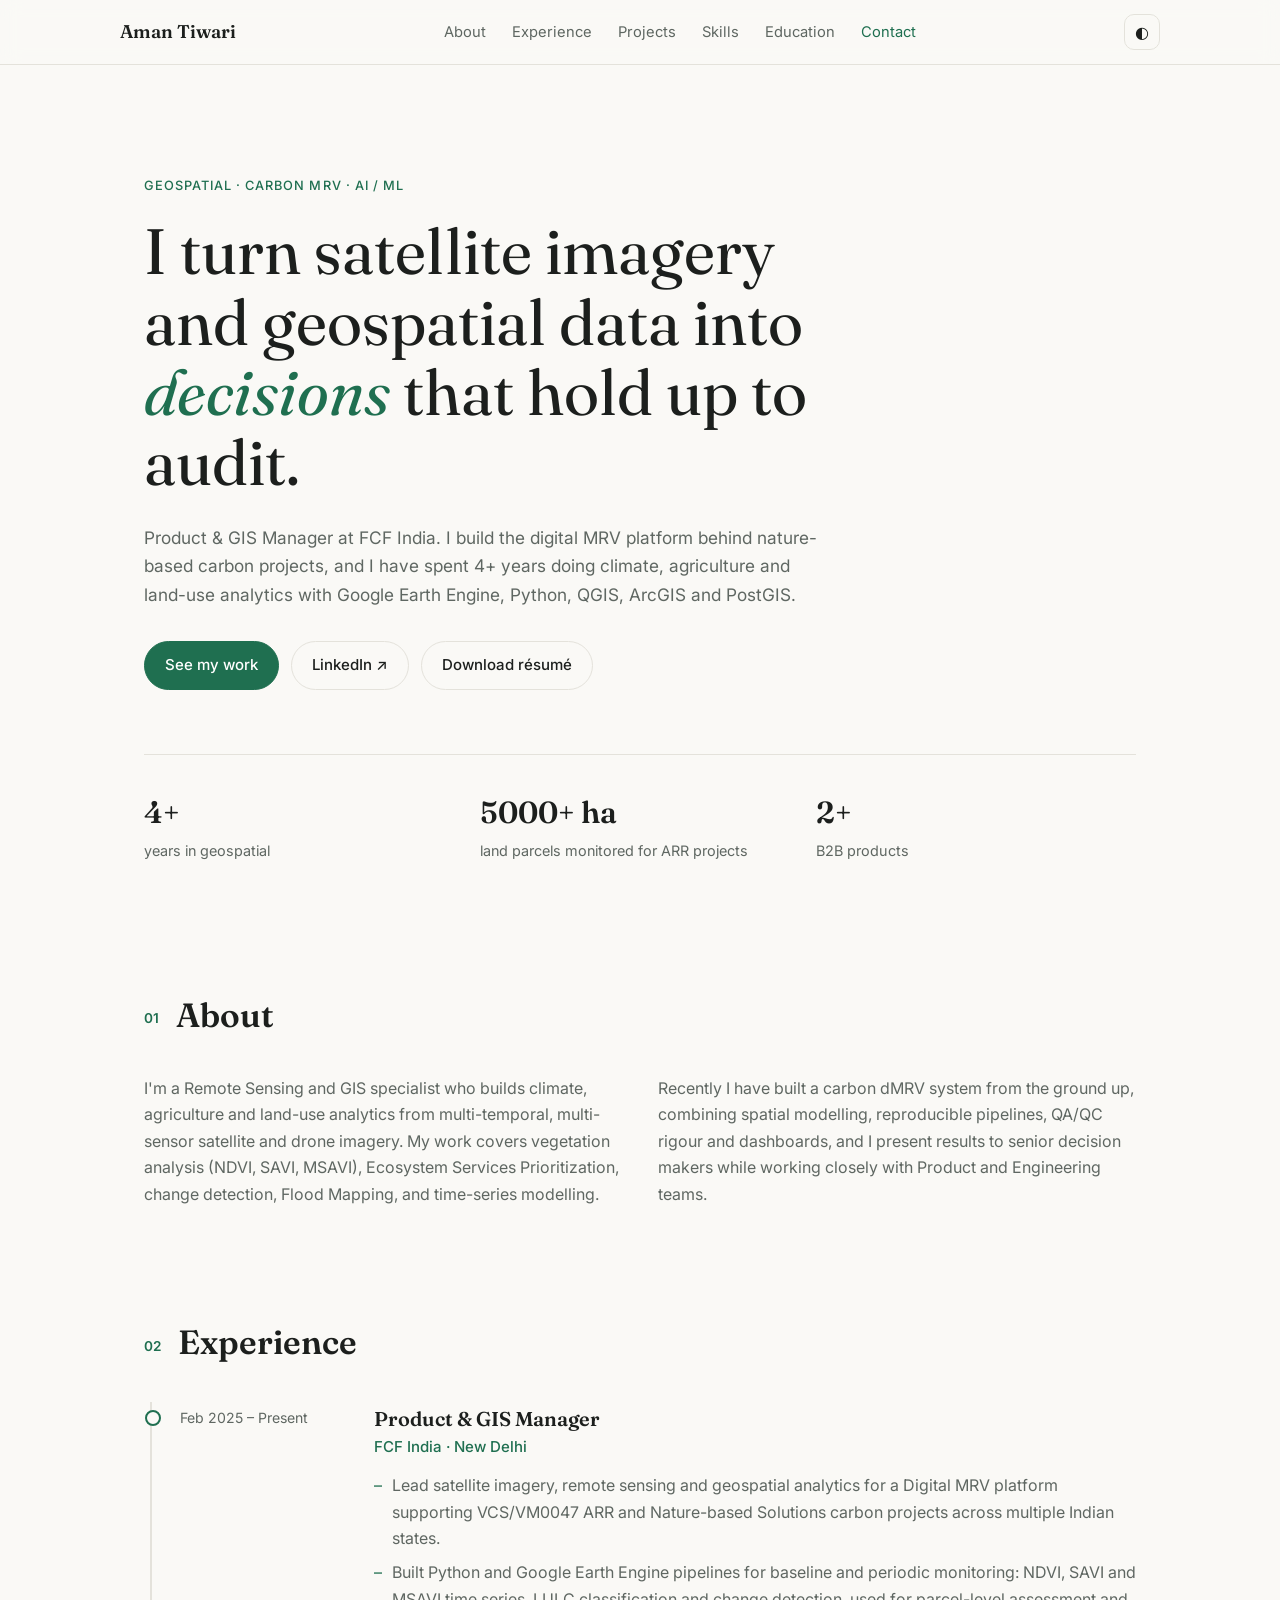
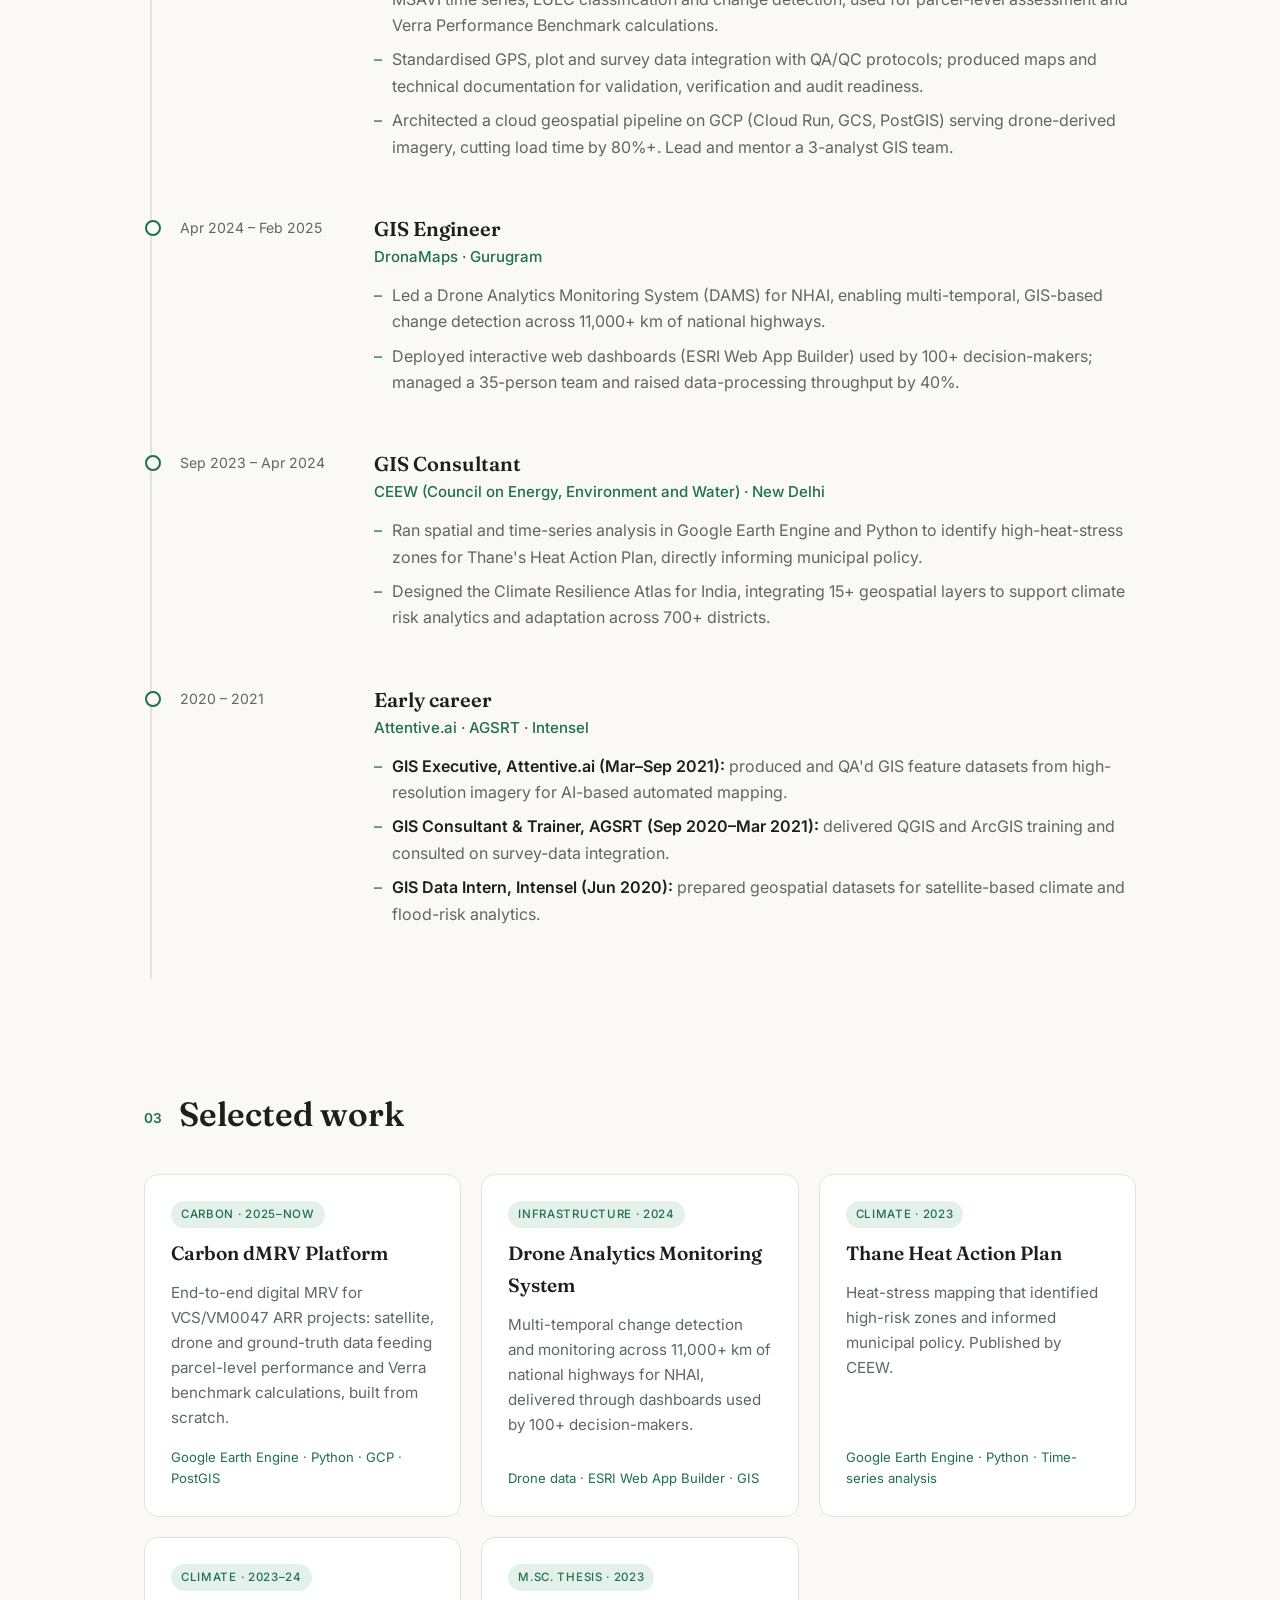
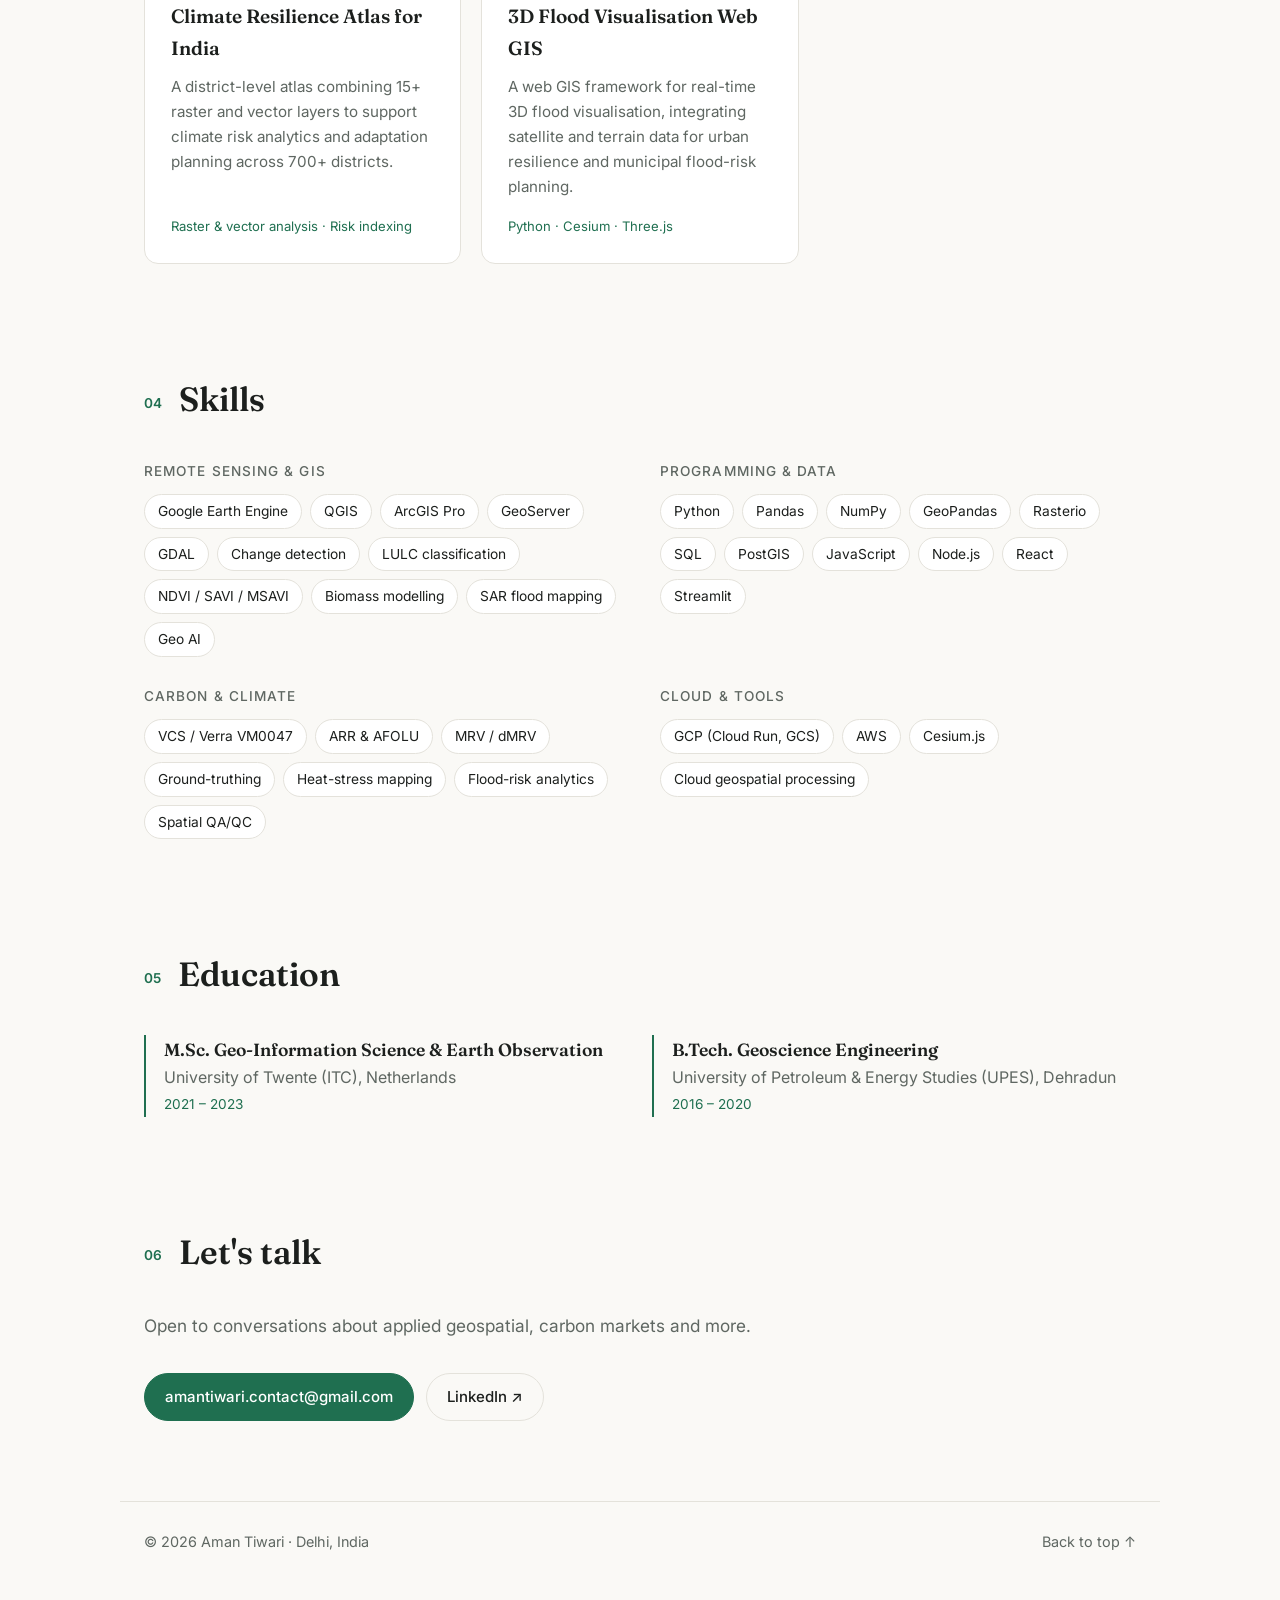
==== index.html @ 7124bc49 "Files added - personal portfolio" ====
<!DOCTYPE html>
<html lang="en">
<head>
  <meta charset="UTF-8" />
  <meta name="viewport" content="width=device-width, initial-scale=1.0" />
  <title>Aman Tiwari | Geospatial, Carbon MRV & AI</title>
  <meta name="description" content="Aman Tiwari is a Remote Sensing and GIS specialist building climate, carbon MRV and land-use analytics with Google Earth Engine, Python and PostGIS." />
  <meta property="og:title" content="Aman Tiwari | Geospatial, Carbon MRV & AI" />
  <meta property="og:description" content="Satellite analytics, carbon dMRV systems and Geo AI." />
  <meta property="og:type" content="website" />
  <link rel="preconnect" href="https://fonts.googleapis.com" />
  <link rel="preconnect" href="https://fonts.gstatic.com" crossorigin />
  <link href="https://fonts.googleapis.com/css2?family=Fraunces:opsz,wght@9..144,400;9..144,600&family=Inter:wght@400;500;600&display=swap" rel="stylesheet" />
  <link rel="stylesheet" href="style.css" />
</head>
<body>

  <header class="nav" id="top">
    <a href="#top" class="brand">Aman Tiwari</a>
    <nav id="menu" aria-label="Main">
      <a href="#about">About</a>
      <a href="#experience">Experience</a>
      <a href="#projects">Projects</a>
      <a href="#skills">Skills</a>
      <a href="#education">Education</a>
      <a href="#contact">Contact</a>
    </nav>
    <div class="nav-actions">
      <button id="theme-toggle" class="icon-btn" aria-label="Toggle dark mode" title="Toggle theme">◐</button>
      <button id="menu-toggle" class="icon-btn menu-btn" aria-label="Open menu" aria-expanded="false">☰</button>
    </div>
  </header>

  <main>

    <!-- HERO -->
    <section class="hero">
      <p class="eyebrow">Geospatial · Carbon MRV · AI / ML</p>
      <h1>I turn satellite imagery and geospatial data into <em>decisions</em> that hold up to audit.</h1>
      <p class="lead">
        Product &amp; GIS Manager at FCF India. I build the digital MRV platform behind
        nature-based carbon projects, and I have spent 4+ years doing climate, agriculture
        and land-use analytics with Google Earth Engine, Python, QGIS, ArcGIS and PostGIS.
      </p>
      <div class="cta">
        <a class="btn primary" href="#projects">See my work</a>
        <a class="btn" href="https://www.linkedin.com/in/amantiwaricontact" target="_blank" rel="noopener">LinkedIn ↗</a>
        <a class="btn ghost" href="Aman_Tiwari_Resume.pdf" download>Download résumé</a>
      </div>
      <ul class="stats" aria-label="Highlights">
        <li><strong>4+</strong><span>years in geospatial</span></li>
        <li><strong>5000+ ha</strong><span>land parcels monitored for ARR projects</span></li>
        <li><strong>2+</strong><span>B2B products</span></li>
        <!-- <li><strong>80%+</strong><span>faster imagery load time</span></li> -->
      </ul>
    </section>

    <!-- ABOUT -->
    <section id="about" class="section reveal">
      <h2><span class="num">01</span> About</h2>
      <div class="about-grid">
        <p>
          I'm a Remote Sensing and GIS specialist who builds climate, agriculture and
          land-use analytics from multi-temporal, multi-sensor satellite and drone imagery. My work
          covers vegetation analysis (NDVI, SAVI, MSAVI), Ecosystem Services Prioritization,
          change detection, Flood Mapping, and time-series modelling.
        </p>
        <p>
          Recently I have built a carbon dMRV system from the ground up, combining spatial
          modelling, reproducible pipelines, QA/QC rigour and dashboards, and I present
          results to senior decision makers while working closely with Product and
          Engineering teams.
        </p>
      </div>
    </section>

    <!-- EXPERIENCE -->
    <section id="experience" class="section reveal">
      <h2><span class="num">02</span> Experience</h2>
      <ol class="timeline">

        <li class="job">
          <div class="when">Feb 2025 – Present</div>
          <div class="what">
            <h3>Product &amp; GIS Manager</h3>
            <p class="org">FCF India · New Delhi</p>
            <ul>
              <li>Lead satellite imagery, remote sensing and geospatial analytics for a Digital MRV platform supporting VCS/VM0047 ARR and Nature-based Solutions carbon projects across multiple Indian states.</li>
              <li>Built Python and Google Earth Engine pipelines for baseline and periodic monitoring: NDVI, SAVI and MSAVI time series, LULC classification and change detection, used for parcel-level assessment and Verra Performance Benchmark calculations.</li>
              <li>Standardised GPS, plot and survey data integration with QA/QC protocols; produced maps and technical documentation for validation, verification and audit readiness.</li>
              <li>Architected a cloud geospatial pipeline on GCP (Cloud Run, GCS, PostGIS) serving drone-derived imagery, cutting load time by 80%+. Lead and mentor a 3-analyst GIS team.</li>
            </ul>
          </div>
        </li>

        <li class="job">
          <div class="when">Apr 2024 – Feb 2025</div>
          <div class="what">
            <h3>GIS Engineer</h3>
            <p class="org">DronaMaps · Gurugram</p>
            <ul>
              <li>Led a Drone Analytics Monitoring System (DAMS) for NHAI, enabling multi-temporal, GIS-based change detection across 11,000+ km of national highways.</li>
              <li>Deployed interactive web dashboards (ESRI Web App Builder) used by 100+ decision-makers; managed a 35-person team and raised data-processing throughput by 40%.</li>
            </ul>
          </div>
        </li>

        <li class="job">
          <div class="when">Sep 2023 – Apr 2024</div>
          <div class="what">
            <h3>GIS Consultant</h3>
            <p class="org">CEEW (Council on Energy, Environment and Water) · New Delhi</p>
            <ul>
              <li>Ran spatial and time-series analysis in Google Earth Engine and Python to identify high-heat-stress zones for Thane's Heat Action Plan, directly informing municipal policy.</li>
              <li>Designed the Climate Resilience Atlas for India, integrating 15+ geospatial layers to support climate risk analytics and adaptation across 700+ districts.</li>
            </ul>
          </div>
        </li>

        <li class="job">
          <div class="when">2020 – 2021</div>
          <div class="what">
            <h3>Early career</h3>
            <p class="org">Attentive.ai · AGSRT · Intensel</p>
            <ul>
              <li><strong>GIS Executive, Attentive.ai (Mar–Sep 2021):</strong> produced and QA'd GIS feature datasets from high-resolution imagery for AI-based automated mapping.</li>
              <li><strong>GIS Consultant &amp; Trainer, AGSRT (Sep 2020–Mar 2021):</strong> delivered QGIS and ArcGIS training and consulted on survey-data integration.</li>
              <li><strong>GIS Data Intern, Intensel (Jun 2020):</strong> prepared geospatial datasets for satellite-based climate and flood-risk analytics.</li>
            </ul>
          </div>
        </li>

      </ol>
    </section>

    <!-- PROJECTS -->
    <section id="projects" class="section reveal">
      <h2><span class="num">03</span> Selected work</h2>
      <div class="cards">

        <article class="card">
          <span class="tag">Carbon · 2025–now</span>
          <h3>Carbon dMRV Platform</h3>
          <p>End-to-end digital MRV for VCS/VM0047 ARR projects: satellite, drone and ground-truth data feeding parcel-level performance and Verra benchmark calculations, built from scratch.</p>
          <p class="stack">Google Earth Engine · Python · GCP · PostGIS</p>
        </article>

        <article class="card">
          <span class="tag">Infrastructure · 2024</span>
          <h3>Drone Analytics Monitoring System</h3>
          <p>Multi-temporal change detection and monitoring across 11,000+ km of national highways for NHAI, delivered through dashboards used by 100+ decision-makers.</p>
          <p class="stack">Drone data · ESRI Web App Builder · GIS</p>
        </article>

        <article class="card">
          <span class="tag">Climate · 2023</span>
          <h3>Thane Heat Action Plan</h3>
          <p>Heat-stress mapping that identified high-risk zones and informed municipal policy. Published by CEEW.</p>
          <p class="stack">Google Earth Engine · Python · Time-series analysis</p>
        </article>

        <article class="card">
          <span class="tag">Climate · 2023–24</span>
          <h3>Climate Resilience Atlas for India</h3>
          <p>A district-level atlas combining 15+ raster and vector layers to support climate risk analytics and adaptation planning across 700+ districts.</p>
          <p class="stack">Raster &amp; vector analysis · Risk indexing</p>
        </article>

        <article class="card">
          <span class="tag">M.Sc. thesis · 2023</span>
          <h3>3D Flood Visualisation Web GIS</h3>
          <p>A web GIS framework for real-time 3D flood visualisation, integrating satellite and terrain data for urban resilience and municipal flood-risk planning.</p>
          <p class="stack">Python · Cesium · Three.js</p>
        </article>

      </div>
    </section>

    <!-- SKILLS -->
    <section id="skills" class="section reveal">
      <h2><span class="num">04</span> Skills</h2>
      <div class="skills">
        <div class="skill-group">
          <h3>Remote sensing &amp; GIS</h3>
          <p class="chips">
            <span>Google Earth Engine</span><span>QGIS</span><span>ArcGIS Pro</span><span>GeoServer</span><span>GDAL</span>
            <span>Change detection</span><span>LULC classification</span><span>NDVI / SAVI / MSAVI</span><span>Biomass modelling</span><span>SAR flood mapping</span><span>Geo AI</span>
          </p>
        </div>
        <div class="skill-group">
          <h3>Programming &amp; data</h3>
          <p class="chips">
            <span>Python</span><span>Pandas</span><span>NumPy</span><span>GeoPandas</span><span>Rasterio</span><span>SQL</span><span>PostGIS</span>
            <span>JavaScript</span><span>Node.js</span><span>React</span><span>Streamlit</span>
          </p>
        </div>
        <div class="skill-group">
          <h3>Carbon &amp; climate</h3>
          <p class="chips">
            <span>VCS / Verra VM0047</span><span>ARR &amp; AFOLU</span><span>MRV / dMRV</span><span>Ground-truthing</span>
            <span>Heat-stress mapping</span><span>Flood-risk analytics</span><span>Spatial QA/QC</span>
          </p>
        </div>
        <div class="skill-group">
          <h3>Cloud &amp; tools</h3>
          <p class="chips">
            <span>GCP (Cloud Run, GCS)</span><span>AWS</span><span>Cesium.js</span><span>Cloud geospatial processing</span>
          </p>
        </div>
      </div>
    </section>

    <!-- EDUCATION -->
    <section id="education" class="section reveal">
      <h2><span class="num">05</span> Education</h2>
      <div class="edu">
        <div>
          <h3>M.Sc. Geo-Information Science &amp; Earth Observation</h3>
          <p>University of Twente (ITC), Netherlands</p>
          <span class="yrs">2021 – 2023</span>
        </div>
        <div>
          <h3>B.Tech. Geoscience Engineering</h3>
          <p>University of Petroleum &amp; Energy Studies (UPES), Dehradun</p>
          <span class="yrs">2016 – 2020</span>
        </div>
      </div>
    </section>

    <!-- CONTACT -->
    <section id="contact" class="section reveal contact">
      <h2><span class="num">06</span> Let's talk</h2>
      <p class="lead">Open to conversations about applied geospatial, carbon markets and more.</p>
      <div class="cta">
        <a class="btn primary" href="mailto:amantiwari.contact@gmail.com">amantiwari.contact@gmail.com</a>
        <a class="btn" href="https://www.linkedin.com/in/amantiwaricontact" target="_blank" rel="noopener">LinkedIn ↗</a>
      </div>
    </section>

  </main>

  <footer>
    <p>© <span id="year"></span> Aman Tiwari · Delhi, India</p>
    <a href="#top">Back to top ↑</a>
  </footer>

  <script src="script.js"></script>
</body>
</html>
---- style.css ----
/* ---------- Theme tokens (edit colours here) ---------- */
:root {
  --bg: #faf9f6;
  --surface: #ffffff;
  --text: #1c1f1d;
  --muted: #5f6762;
  --line: #e4e2db;
  --accent: #1f6f50;       /* main accent: forest green */
  --accent-soft: #e4f1ea;
  --radius: 14px;
  --maxw: 1040px;
  --serif: "Fraunces", Georgia, serif;
  --sans: "Inter", system-ui, -apple-system, "Segoe UI", sans-serif;
}

:root[data-theme="dark"] {
  --bg: #0f1311;
  --surface: #161b18;
  --text: #ecefec;
  --muted: #98a29c;
  --line: #262d29;
  --accent: #5cc99a;
  --accent-soft: #17281f;
}

* { box-sizing: border-box; margin: 0; padding: 0; }
html { scroll-behavior: smooth; scroll-padding-top: 80px; }

body {
  background: var(--bg);
  color: var(--text);
  font-family: var(--sans);
  line-height: 1.65;
  font-size: 16px;
  -webkit-font-smoothing: antialiased;
  transition: background .25s, color .25s;
}

a { color: inherit; text-decoration: none; }
ul { list-style: none; }

/* ---------- Nav ---------- */
.nav {
  position: sticky; top: 0; z-index: 50;
  display: flex; align-items: center; justify-content: space-between;
  padding: 14px max(24px, calc((100% - var(--maxw)) / 2));
  background: color-mix(in srgb, var(--bg) 85%, transparent);
  backdrop-filter: blur(10px);
  border-bottom: 1px solid var(--line);
}
.brand { font-family: var(--serif); font-weight: 600; font-size: 1.15rem; }
.nav nav { display: flex; gap: 26px; }
.nav nav a { font-size: .92rem; color: var(--muted); transition: color .2s; }
.nav nav a:hover, .nav nav a.active { color: var(--accent); }
.nav-actions { display: flex; gap: 8px; }
.icon-btn {
  background: none; border: 1px solid var(--line); color: var(--text);
  width: 36px; height: 36px; border-radius: 10px; cursor: pointer; font-size: 1rem;
}
.icon-btn:hover { border-color: var(--accent); color: var(--accent); }
.menu-btn { display: none; }

/* ---------- Layout ---------- */
main { max-width: var(--maxw); margin: 0 auto; padding: 0 24px; }
.section { padding: 84px 0 24px; }
.section h2 {
  font-family: var(--serif); font-weight: 600;
  font-size: clamp(1.6rem, 3vw, 2.1rem); margin-bottom: 32px;
}
.num { color: var(--accent); font-family: var(--sans); font-size: .85rem; margin-right: 10px; vertical-align: middle; }

/* ---------- Hero ---------- */
.hero { padding: 110px 0 40px; }
.eyebrow { color: var(--accent); font-weight: 500; letter-spacing: .08em; text-transform: uppercase; font-size: .8rem; margin-bottom: 20px; }
.hero h1 {
  font-family: var(--serif); font-weight: 400;
  font-size: clamp(2.2rem, 5.6vw, 4rem); line-height: 1.1; max-width: 18ch;
  margin-bottom: 26px;
}
.hero h1 em { color: var(--accent); font-style: italic; }
.lead { color: var(--muted); max-width: 62ch; font-size: 1.08rem; }
.cta { display: flex; flex-wrap: wrap; gap: 12px; margin-top: 32px; }
.btn {
  display: inline-block; padding: 11px 20px; border-radius: 999px;
  border: 1px solid var(--line); font-weight: 500; font-size: .94rem;
  transition: transform .15s, border-color .2s, background .2s;
}
.btn:hover { transform: translateY(-2px); border-color: var(--accent); }
.btn.primary { background: var(--accent); border-color: var(--accent); color: #fff; }
:root[data-theme="dark"] .btn.primary { color: #0b110e; }
.btn.ghost { background: transparent; }

.stats {
  display: grid; grid-template-columns: repeat(auto-fit, minmax(170px, 1fr));
  gap: 16px; margin-top: 64px; padding-top: 32px; border-top: 1px solid var(--line);
}
.stats strong { display: block; font-family: var(--serif); font-size: 1.9rem; font-weight: 600; }
.stats span { color: var(--muted); font-size: .9rem; }

/* ---------- About ---------- */
.about-grid { display: grid; grid-template-columns: 1fr 1fr; gap: 36px; color: var(--muted); }

/* ---------- Timeline ---------- */
.timeline { border-left: 2px solid var(--line); margin-left: 6px; }
.job { display: grid; grid-template-columns: 170px 1fr; gap: 24px; padding: 0 0 44px 28px; position: relative; }
.job::before {
  content: ""; position: absolute; left: -7px; top: 8px;
  width: 12px; height: 12px; border-radius: 50%;
  background: var(--bg); border: 2px solid var(--accent);
}
.when { color: var(--muted); font-size: .88rem; padding-top: 4px; }
.what h3 { font-family: var(--serif); font-size: 1.25rem; font-weight: 600; }
.org { color: var(--accent); font-weight: 500; font-size: .94rem; margin-bottom: 12px; }
.what li { position: relative; padding-left: 18px; margin-bottom: 8px; color: var(--muted); }
.what li::before { content: "–"; position: absolute; left: 0; color: var(--accent); }
.what li strong { color: var(--text); font-weight: 600; }

/* ---------- Cards ---------- */
.cards { display: grid; grid-template-columns: repeat(auto-fill, minmax(300px, 1fr)); gap: 20px; }
.card {
  background: var(--surface); border: 1px solid var(--line); border-radius: var(--radius);
  padding: 26px; display: flex; flex-direction: column; gap: 10px;
  transition: transform .2s, border-color .2s, box-shadow .2s;
}
.card:hover { transform: translateY(-4px); border-color: var(--accent); box-shadow: 0 12px 30px -18px rgba(0,0,0,.35); }
.card h3 { font-family: var(--serif); font-size: 1.2rem; font-weight: 600; }
.card p { color: var(--muted); font-size: .95rem; }
.card .stack { margin-top: auto; padding-top: 6px; font-size: .82rem; color: var(--accent); }
.tag {
  align-self: flex-start; font-size: .72rem; letter-spacing: .06em; text-transform: uppercase;
  background: var(--accent-soft); color: var(--accent); padding: 4px 10px; border-radius: 999px; font-weight: 500;
}

/* ---------- Skills ---------- */
.skills { display: grid; grid-template-columns: 1fr 1fr; gap: 28px 40px; }
.skill-group h3 { font-size: .85rem; text-transform: uppercase; letter-spacing: .08em; color: var(--muted); margin-bottom: 12px; font-weight: 500; }
.chips { display: flex; flex-wrap: wrap; gap: 8px; }
.chips span {
  border: 1px solid var(--line); background: var(--surface);
  padding: 5px 13px; border-radius: 999px; font-size: .86rem;
}

/* ---------- Education ---------- */
.edu { display: grid; grid-template-columns: 1fr 1fr; gap: 24px; }
.edu > div { border-left: 2px solid var(--accent); padding-left: 18px; }
.edu h3 { font-family: var(--serif); font-size: 1.1rem; font-weight: 600; }
.edu p { color: var(--muted); }
.yrs { font-size: .85rem; color: var(--accent); }

/* ---------- Contact / Footer ---------- */
.contact { padding-bottom: 80px; }
footer {
  max-width: var(--maxw); margin: 0 auto; padding: 28px 24px 48px;
  display: flex; justify-content: space-between; flex-wrap: wrap; gap: 10px;
  border-top: 1px solid var(--line); color: var(--muted); font-size: .9rem;
}
footer a:hover { color: var(--accent); }

/* ---------- Scroll reveal ---------- */
.reveal { opacity: 0; transform: translateY(18px); transition: opacity .7s ease, transform .7s ease; }
.reveal.visible { opacity: 1; transform: none; }
@media (prefers-reduced-motion: reduce) {
  .reveal { opacity: 1; transform: none; transition: none; }
  html { scroll-behavior: auto; }
}

/* ---------- Responsive ---------- */
@media (max-width: 760px) {
  .menu-btn { display: inline-block; }
  .nav nav {
    display: none; position: absolute; top: 100%; left: 0; right: 0;
    flex-direction: column; gap: 0; background: var(--bg);
    border-bottom: 1px solid var(--line); padding: 8px 24px 16px;
  }
  .nav nav.open { display: flex; }
  .nav nav a { padding: 10px 0; }
  .about-grid, .skills, .edu { grid-template-columns: 1fr; }
  .job { grid-template-columns: 1fr; gap: 4px; }
  .hero { padding-top: 70px; }
}
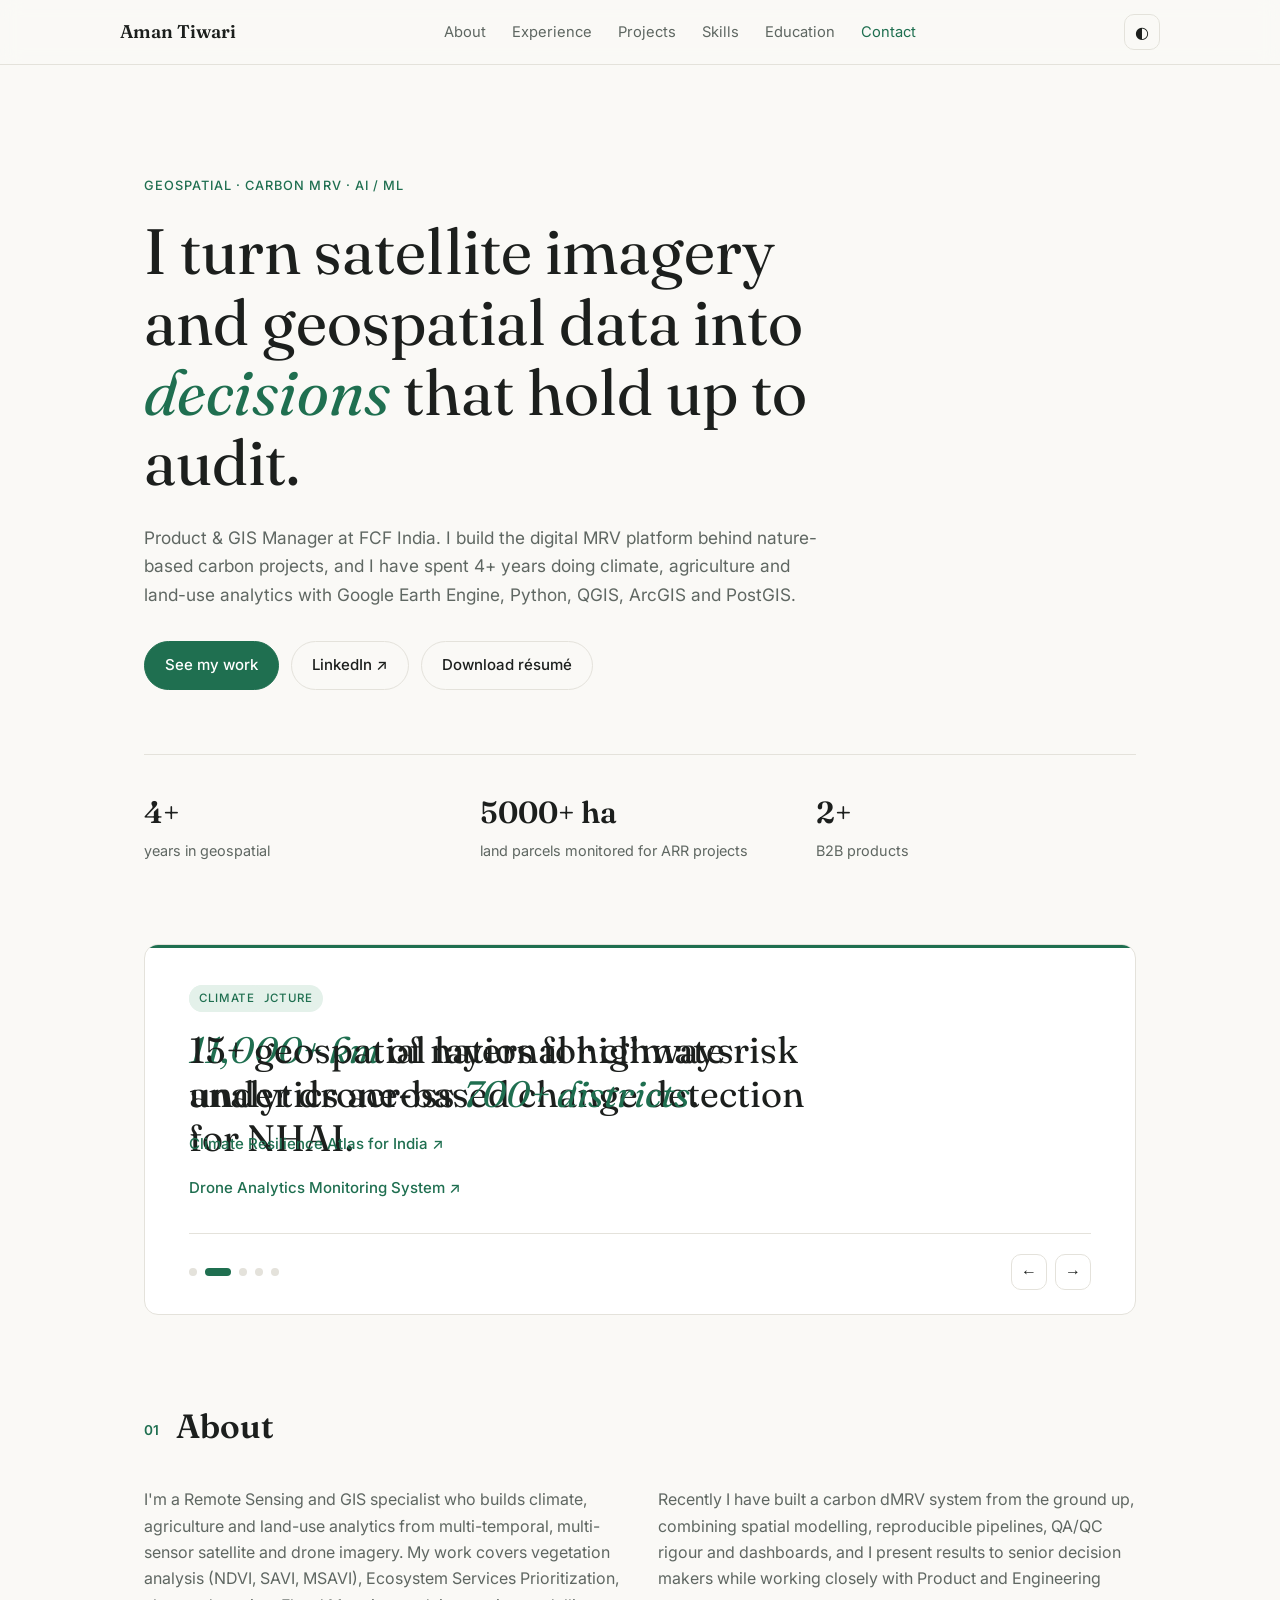
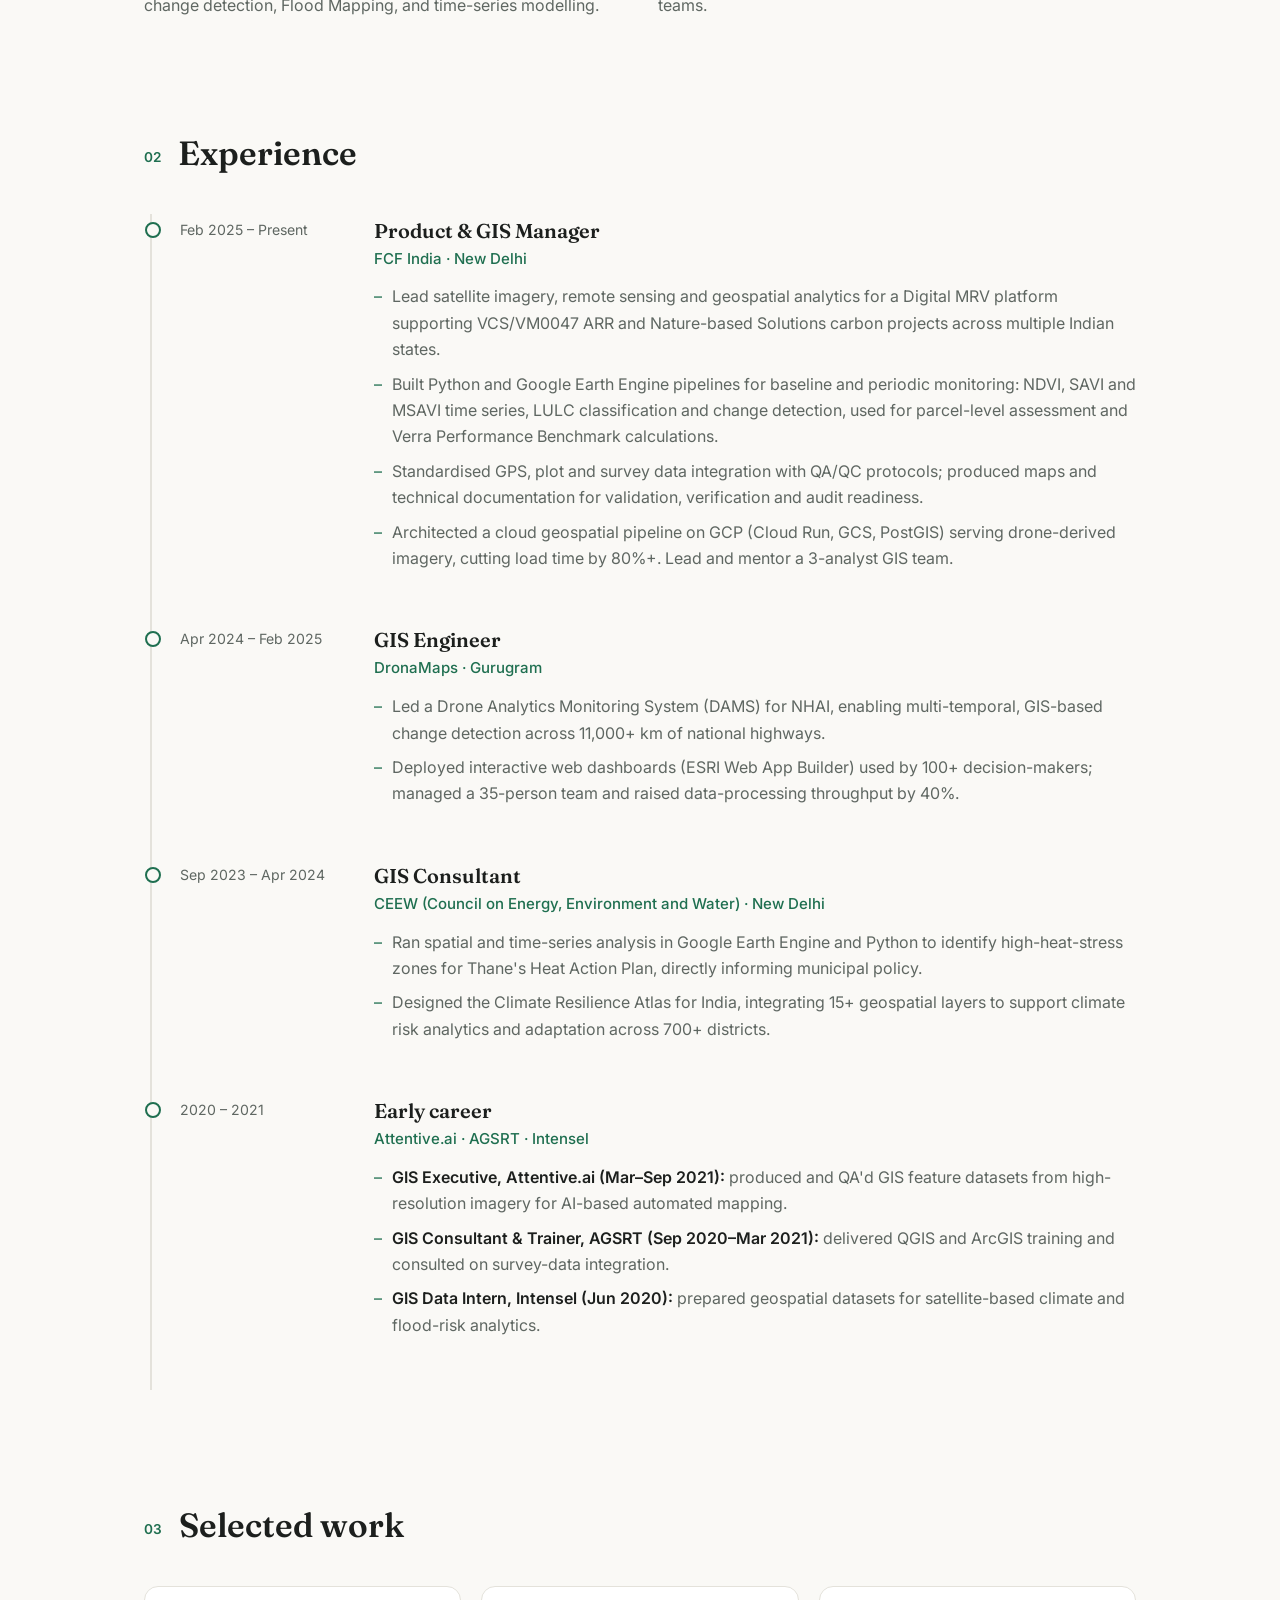
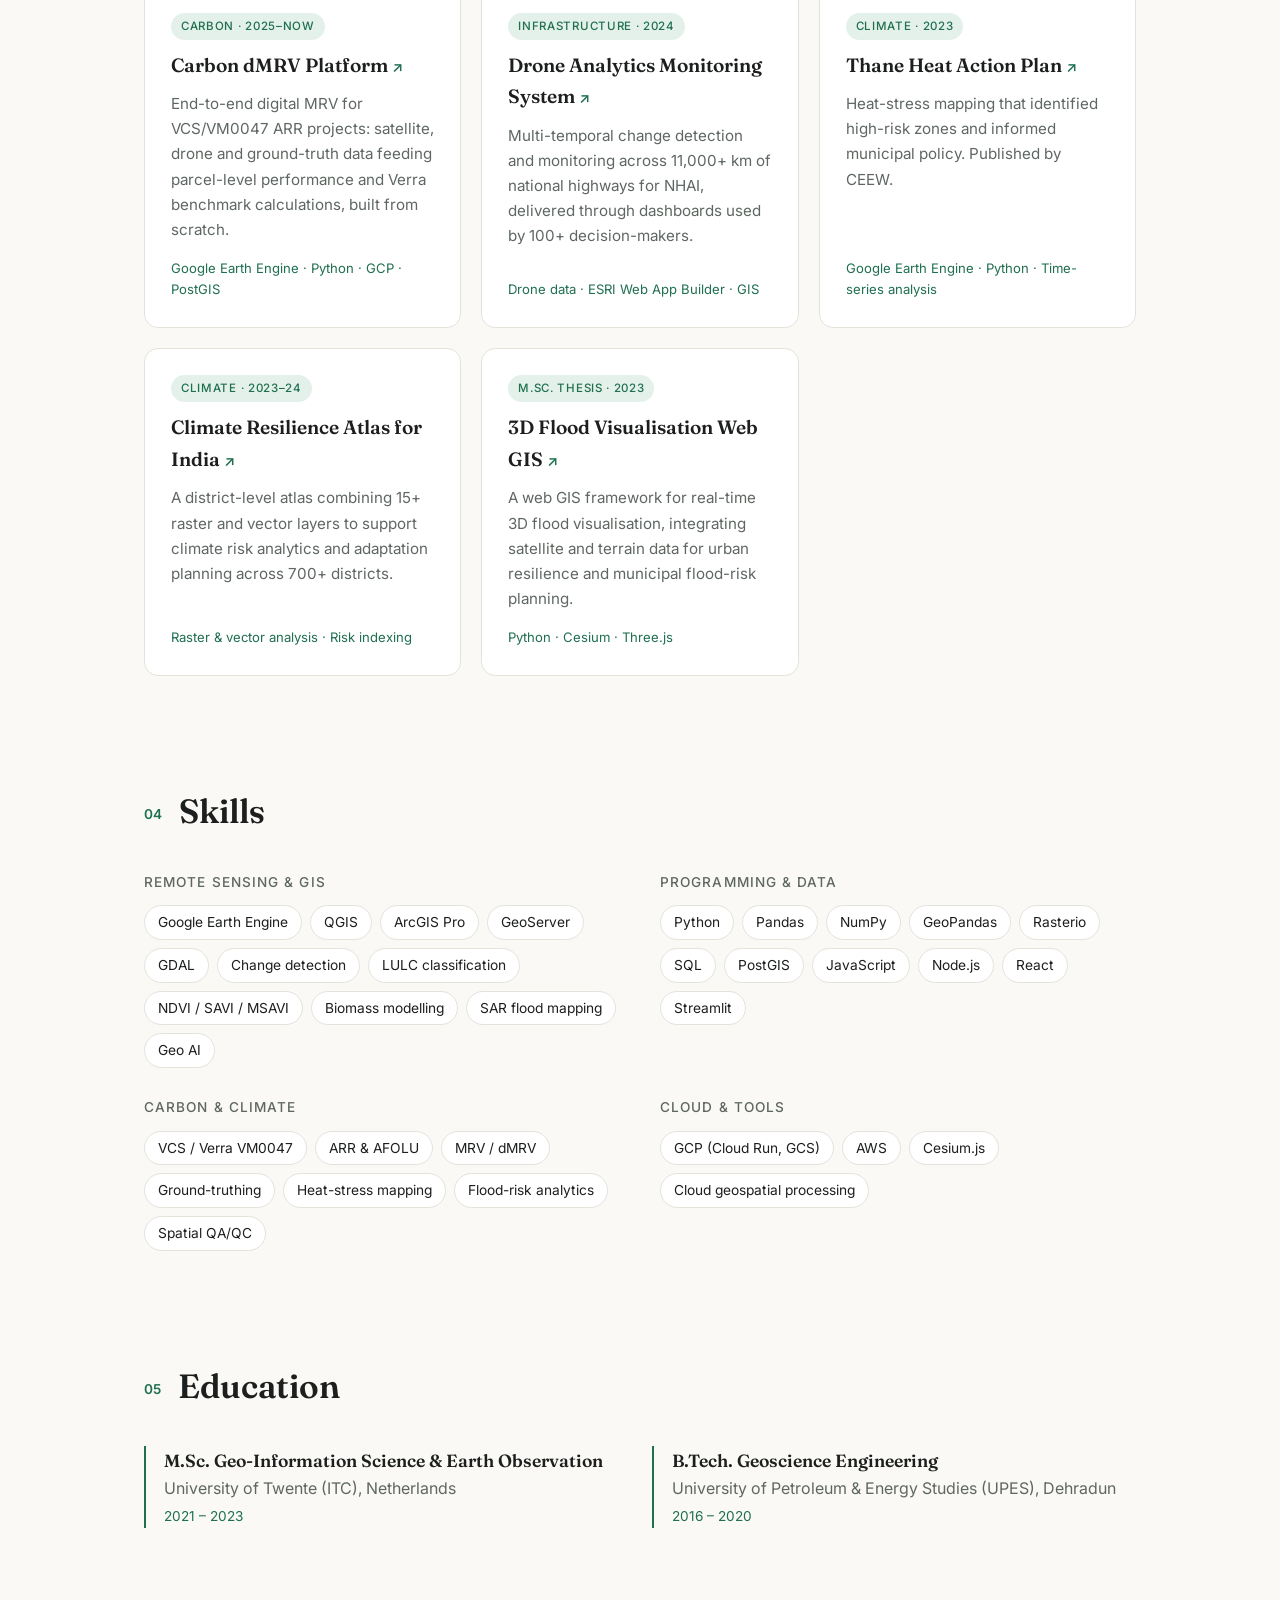
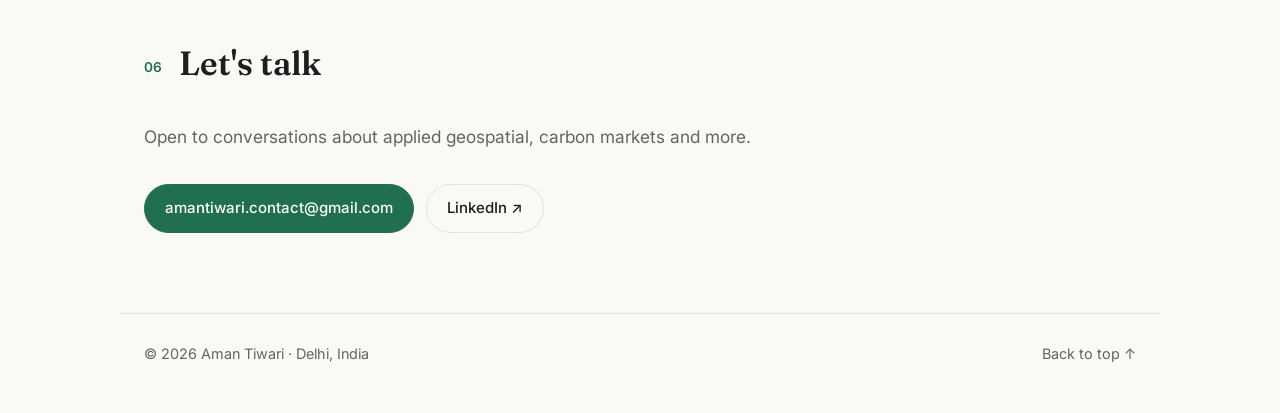
==== commit a89ab916: "Link project cards and add highlights carousel - Make each Selected work card link to its project pa" ====
--- a/index.html
+++ b/index.html
@@ -55,6 +55,53 @@
       </ul>
     </section>
 
+    <!-- HIGHLIGHTS CAROUSEL -->
+    <section class="showcase reveal" aria-roledescription="carousel" aria-label="Project highlights">
+      <div class="carousel">
+        <div class="progress" aria-hidden="true"><span></span></div>
+        <div class="slides">
+
+          <article class="slide is-active" aria-roledescription="slide" aria-label="1 of 5">
+            <span class="tag">Carbon dMRV</span>
+            <p class="slide-title"><em>5000+ ha</em> of land parcels monitored for VCS/VM0047 ARR carbon projects.</p>
+            <a class="slide-link" href="https://fitclimate.com/" target="_blank" rel="noopener">Carbon dMRV Platform ↗</a>
+          </article>
+
+          <article class="slide" aria-roledescription="slide" aria-label="2 of 5">
+            <span class="tag">Infrastructure</span>
+            <p class="slide-title"><em>11,000+ km</em> of national highways under drone-based change detection for NHAI.</p>
+            <a class="slide-link" href="https://nceg.gov.in/assets/pdf/Shri_Deepak_Saxena_CGM_(IT)_NHAI.pdf" target="_blank" rel="noopener">Drone Analytics Monitoring System ↗</a>
+          </article>
+
+          <article class="slide" aria-roledescription="slide" aria-label="3 of 5">
+            <span class="tag">Climate</span>
+            <p class="slide-title">Heat-stress mapping that informed <em>Thane's</em> municipal Heat Action Plan.</p>
+            <a class="slide-link" href="https://www.ceew.in/publications/how-can-thane-city-tackle-heatwaves-risks-with-heat-action-plan" target="_blank" rel="noopener">Thane Heat Action Plan ↗</a>
+          </article>
+
+          <article class="slide" aria-roledescription="slide" aria-label="4 of 5">
+            <span class="tag">Climate</span>
+            <p class="slide-title">15+ geospatial layers for climate risk analytics across <em>700+ districts</em>.</p>
+            <a class="slide-link" href="https://cravis.ai/" target="_blank" rel="noopener">Climate Resilience Atlas for India ↗</a>
+          </article>
+
+          <article class="slide" aria-roledescription="slide" aria-label="5 of 5">
+            <span class="tag">Web GIS</span>
+            <p class="slide-title">Real-time <em>3D flood</em> visualisation for urban resilience and flood-risk planning.</p>
+            <a class="slide-link" href="https://github.com/amantiwari-gt/Cesium_Terrain" target="_blank" rel="noopener">3D Flood Visualisation Web GIS ↗</a>
+          </article>
+
+        </div>
+        <div class="carousel-controls">
+          <div class="dots"></div>
+          <div class="arrows">
+            <button class="icon-btn prev" type="button" aria-label="Previous highlight">←</button>
+            <button class="icon-btn next" type="button" aria-label="Next highlight">→</button>
+          </div>
+        </div>
+      </div>
+    </section>
+
     <!-- ABOUT -->
     <section id="about" class="section reveal">
       <h2><span class="num">01</span> About</h2>
@@ -140,35 +187,35 @@
 
         <article class="card">
           <span class="tag">Carbon · 2025–now</span>
-          <h3>Carbon dMRV Platform</h3>
+          <h3><a href="https://fitclimate.com/" target="_blank" rel="noopener">Carbon dMRV Platform <span class="arrow" aria-hidden="true">↗</span></a></h3>
           <p>End-to-end digital MRV for VCS/VM0047 ARR projects: satellite, drone and ground-truth data feeding parcel-level performance and Verra benchmark calculations, built from scratch.</p>
           <p class="stack">Google Earth Engine · Python · GCP · PostGIS</p>
         </article>
 
         <article class="card">
           <span class="tag">Infrastructure · 2024</span>
-          <h3>Drone Analytics Monitoring System</h3>
+          <h3><a href="https://nceg.gov.in/assets/pdf/Shri_Deepak_Saxena_CGM_(IT)_NHAI.pdf" target="_blank" rel="noopener">Drone Analytics Monitoring System <span class="arrow" aria-hidden="true">↗</span></a></h3>
           <p>Multi-temporal change detection and monitoring across 11,000+ km of national highways for NHAI, delivered through dashboards used by 100+ decision-makers.</p>
           <p class="stack">Drone data · ESRI Web App Builder · GIS</p>
         </article>
 
         <article class="card">
           <span class="tag">Climate · 2023</span>
-          <h3>Thane Heat Action Plan</h3>
+          <h3><a href="https://www.ceew.in/publications/how-can-thane-city-tackle-heatwaves-risks-with-heat-action-plan" target="_blank" rel="noopener">Thane Heat Action Plan <span class="arrow" aria-hidden="true">↗</span></a></h3>
           <p>Heat-stress mapping that identified high-risk zones and informed municipal policy. Published by CEEW.</p>
           <p class="stack">Google Earth Engine · Python · Time-series analysis</p>
         </article>
 
         <article class="card">
           <span class="tag">Climate · 2023–24</span>
-          <h3>Climate Resilience Atlas for India</h3>
+          <h3><a href="https://cravis.ai/" target="_blank" rel="noopener">Climate Resilience Atlas for India <span class="arrow" aria-hidden="true">↗</span></a></h3>
           <p>A district-level atlas combining 15+ raster and vector layers to support climate risk analytics and adaptation planning across 700+ districts.</p>
           <p class="stack">Raster &amp; vector analysis · Risk indexing</p>
         </article>
 
         <article class="card">
           <span class="tag">M.Sc. thesis · 2023</span>
-          <h3>3D Flood Visualisation Web GIS</h3>
+          <h3><a href="https://github.com/amantiwari-gt/Cesium_Terrain" target="_blank" rel="noopener">3D Flood Visualisation Web GIS <span class="arrow" aria-hidden="true">↗</span></a></h3>
           <p>A web GIS framework for real-time 3D flood visualisation, integrating satellite and terrain data for urban resilience and municipal flood-risk planning.</p>
           <p class="stack">Python · Cesium · Three.js</p>
         </article>
--- a/style.css
+++ b/style.css
@@ -97,6 +97,51 @@
 .stats strong { display: block; font-family: var(--serif); font-size: 1.9rem; font-weight: 600; }
 .stats span { color: var(--muted); font-size: .9rem; }
 
+/* ---------- Highlights carousel ---------- */
+.showcase { padding: 40px 0 0; }
+.carousel {
+  position: relative; overflow: hidden;
+  background: var(--surface); border: 1px solid var(--line); border-radius: var(--radius);
+  padding: 40px 44px 24px;
+}
+.slides { display: grid; }
+.slide {
+  grid-area: 1 / 1;                      /* stack slides; height follows the tallest */
+  display: flex; flex-direction: column; align-items: flex-start; gap: 16px;
+  opacity: 0; visibility: hidden; transform: translateX(24px);
+  transition: opacity .6s ease, transform .6s ease, visibility .6s;
+}
+.slide.is-active { opacity: 1; visibility: visible; transform: none; }
+.slide-title {
+  font-family: var(--serif); font-weight: 400;
+  font-size: clamp(1.5rem, 3.4vw, 2.3rem); line-height: 1.2; max-width: 26ch;
+}
+.slide-title em { color: var(--accent); font-style: italic; }
+.slide-link { color: var(--accent); font-weight: 500; font-size: .94rem; }
+.slide-link:hover { text-decoration: underline; }
+
+.carousel-controls {
+  display: flex; align-items: center; justify-content: space-between; gap: 16px;
+  margin-top: 32px; padding-top: 20px; border-top: 1px solid var(--line);
+}
+.dots { display: flex; gap: 8px; }
+.dot {
+  width: 8px; height: 8px; padding: 0; border: none; border-radius: 999px;
+  background: var(--line); cursor: pointer; transition: width .3s, background .3s;
+}
+.dot:hover { background: var(--muted); }
+.dot[aria-current="true"] { width: 26px; background: var(--accent); }
+.arrows { display: flex; gap: 8px; }
+
+/* Progress bar: when its animation ends, script.js shows the next slide */
+.progress { position: absolute; top: 0; left: 0; right: 0; height: 3px; }
+.progress span {
+  display: block; height: 100%; width: 0; background: var(--accent);
+  animation: carousel-fill 6s linear forwards;
+}
+.carousel.is-paused .progress span { animation-play-state: paused; }
+@keyframes carousel-fill { to { width: 100%; } }
+
 /* ---------- About ---------- */
 .about-grid { display: grid; grid-template-columns: 1fr 1fr; gap: 36px; color: var(--muted); }
 
@@ -118,12 +163,18 @@
 /* ---------- Cards ---------- */
 .cards { display: grid; grid-template-columns: repeat(auto-fill, minmax(300px, 1fr)); gap: 20px; }
 .card {
+  position: relative;
   background: var(--surface); border: 1px solid var(--line); border-radius: var(--radius);
   padding: 26px; display: flex; flex-direction: column; gap: 10px;
   transition: transform .2s, border-color .2s, box-shadow .2s;
 }
 .card:hover { transform: translateY(-4px); border-color: var(--accent); box-shadow: 0 12px 30px -18px rgba(0,0,0,.35); }
 .card h3 { font-family: var(--serif); font-size: 1.2rem; font-weight: 600; }
+/* Title link stretches over the whole card so the card itself is clickable */
+.card h3 a::after { content: ""; position: absolute; inset: 0; border-radius: inherit; }
+.card h3 a:focus-visible { outline: none; }
+.card:focus-within { border-color: var(--accent); outline: 2px solid var(--accent); outline-offset: 2px; }
+.card .arrow { color: var(--accent); font-family: var(--sans); font-size: .9rem; }
 .card p { color: var(--muted); font-size: .95rem; }
 .card .stack { margin-top: auto; padding-top: 6px; font-size: .82rem; color: var(--accent); }
 .tag {
@@ -162,6 +213,8 @@
 @media (prefers-reduced-motion: reduce) {
   .reveal { opacity: 1; transform: none; transition: none; }
   html { scroll-behavior: auto; }
+  .slide { transition: none; transform: none; }
+  .progress { display: none; }          /* no auto-advance; arrows and dots still work */
 }
 
 /* ---------- Responsive ---------- */
@@ -177,4 +230,5 @@
   .about-grid, .skills, .edu { grid-template-columns: 1fr; }
   .job { grid-template-columns: 1fr; gap: 4px; }
   .hero { padding-top: 70px; }
-}
+  .carousel { padding: 32px 22px 20px; }
+}
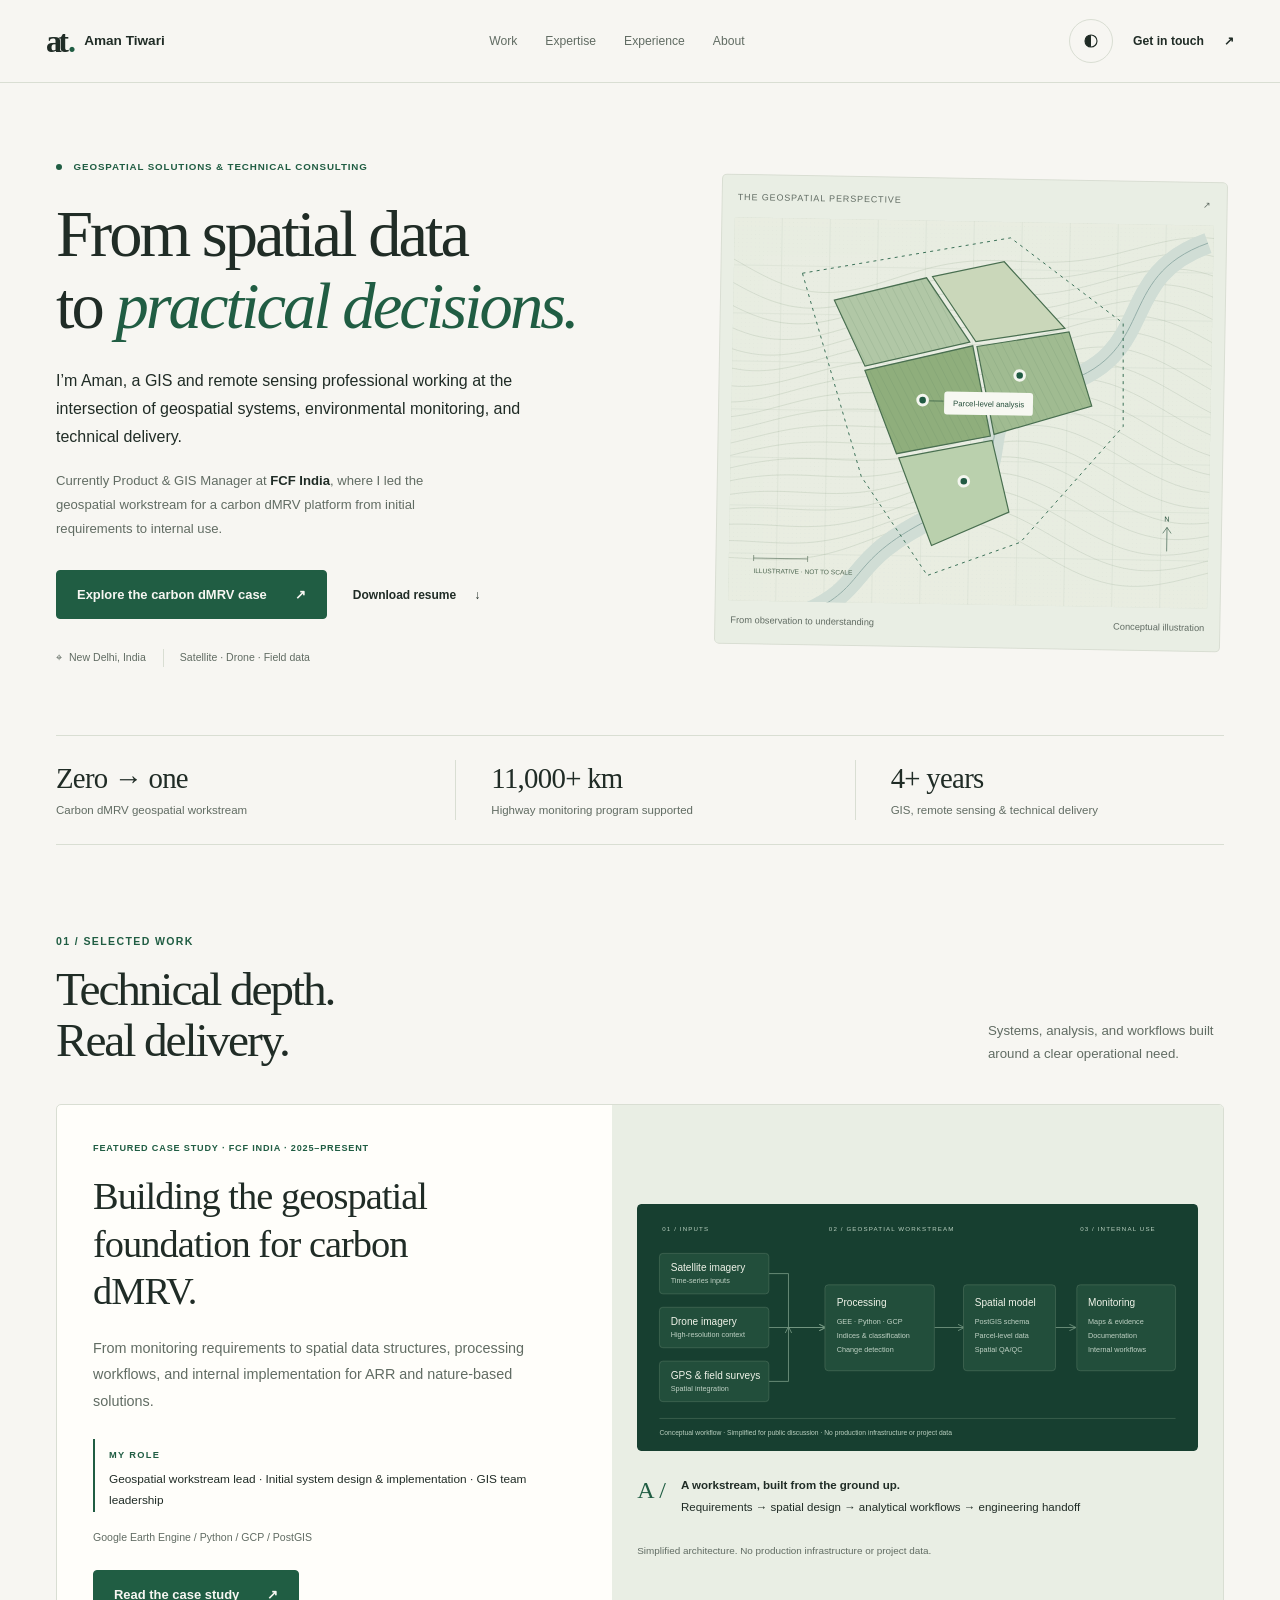
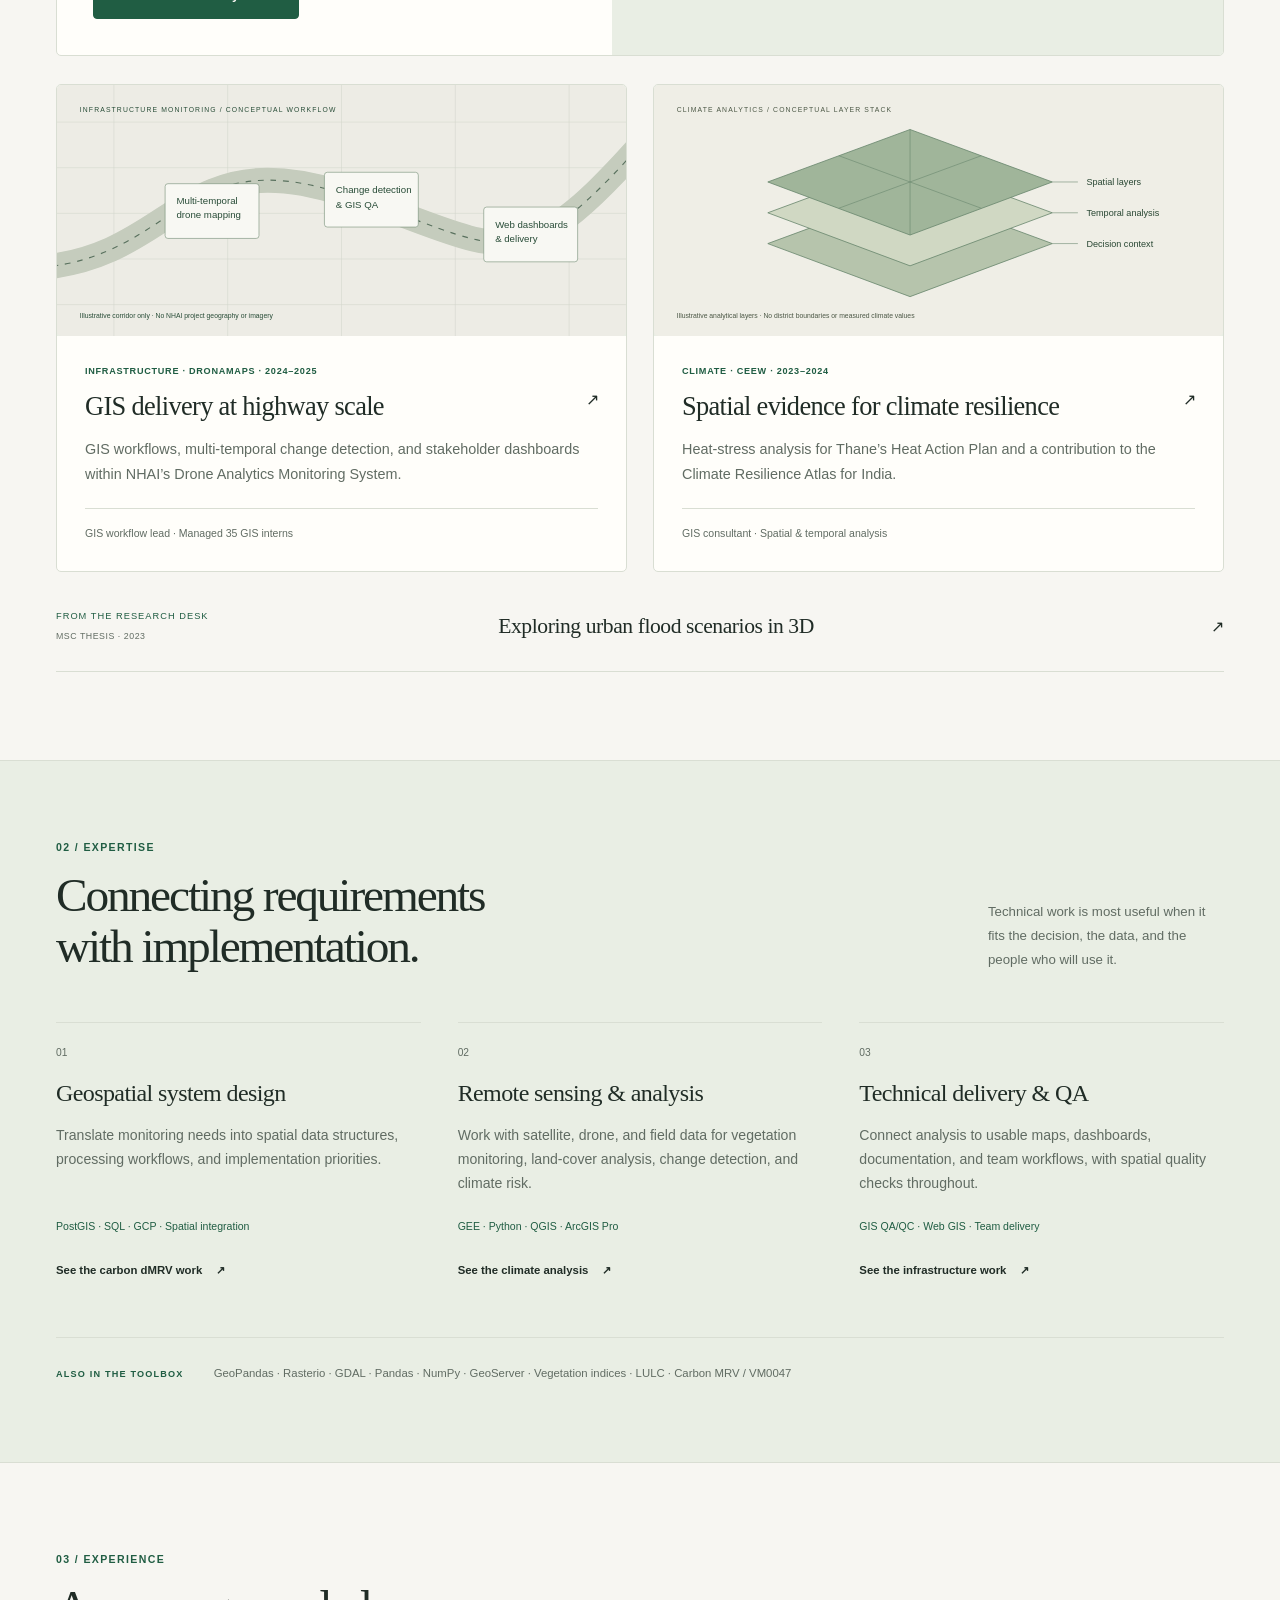
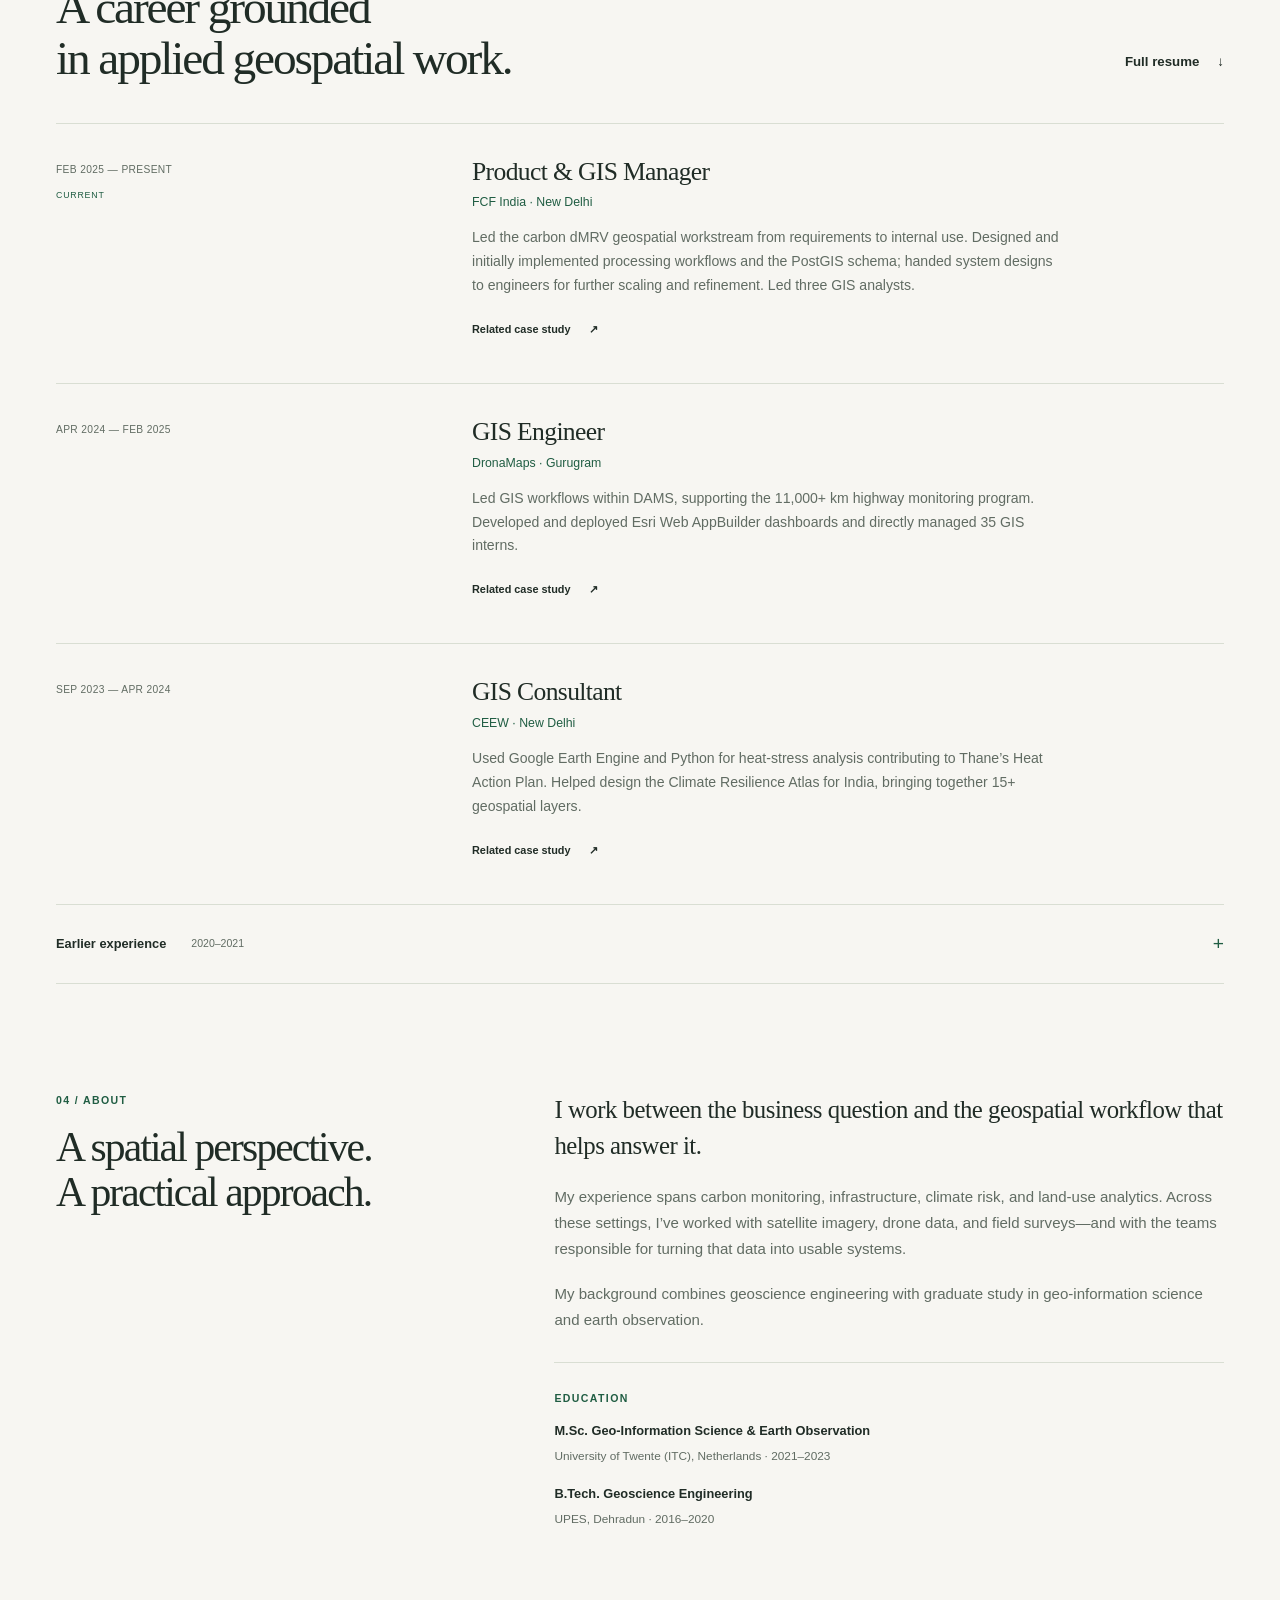
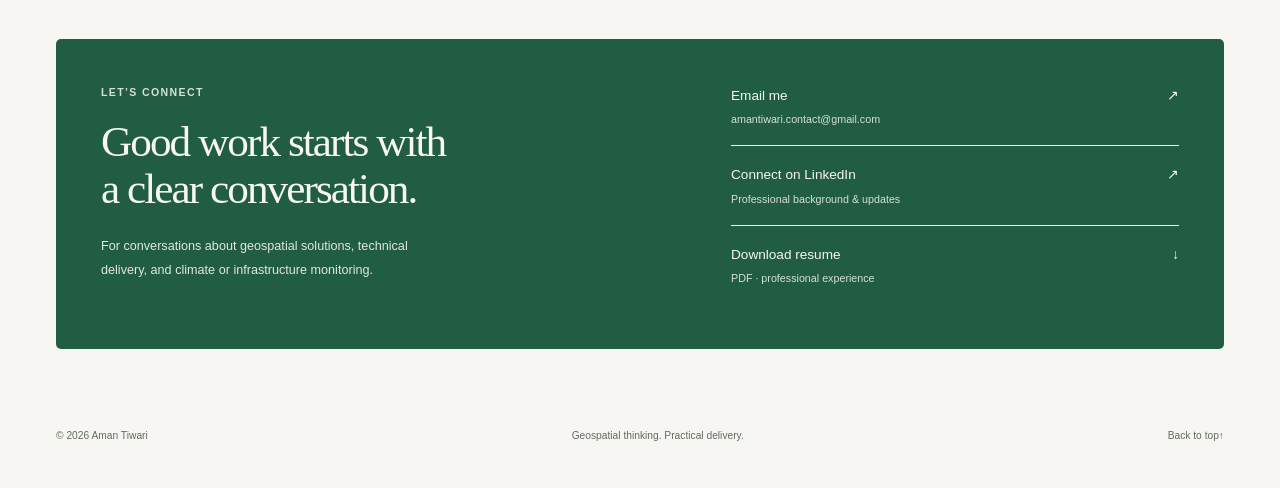
==== commit 6cd19c9d: "Redesign portfolio around geospatial delivery and carbon dMRV case studies" ====
--- a/index.html
+++ b/index.html
@@ -1,296 +1,223 @@
-<!DOCTYPE html>
+<!doctype html>
 <html lang="en">
 <head>
-  <meta charset="UTF-8" />
-  <meta name="viewport" content="width=device-width, initial-scale=1.0" />
-  <title>Aman Tiwari | Geospatial, Carbon MRV & AI</title>
-  <meta name="description" content="Aman Tiwari is a Remote Sensing and GIS specialist building climate, carbon MRV and land-use analytics with Google Earth Engine, Python and PostGIS." />
-  <meta property="og:title" content="Aman Tiwari | Geospatial, Carbon MRV & AI" />
-  <meta property="og:description" content="Satellite analytics, carbon dMRV systems and Geo AI." />
-  <meta property="og:type" content="website" />
-  <link rel="preconnect" href="https://fonts.googleapis.com" />
-  <link rel="preconnect" href="https://fonts.gstatic.com" crossorigin />
-  <link href="https://fonts.googleapis.com/css2?family=Fraunces:opsz,wght@9..144,400;9..144,600&family=Inter:wght@400;500;600&display=swap" rel="stylesheet" />
-  <link rel="stylesheet" href="style.css" />
+<meta charset="utf-8">
+<meta name="viewport" content="width=device-width, initial-scale=1">
+<title>Aman Tiwari | Geospatial Solutions &amp; Technical Consulting</title>
+<meta name="description" content="Geospatial solutions across carbon dMRV, infrastructure and climate. GIS and remote sensing, system design, and technical delivery by Aman Tiwari.">
+<meta name="theme-color" content="#f7f6f2">
+<link rel="canonical" href="https://amantiwari-gt.github.io/aman-tiwari.github.io/">
+<meta property="og:type" content="website">
+<meta property="og:title" content="Aman Tiwari | Geospatial Solutions &amp; Technical Consulting">
+<meta property="og:description" content="Geospatial solutions across carbon dMRV, infrastructure and climate. GIS and remote sensing, system design, and technical delivery by Aman Tiwari.">
+<meta property="og:url" content="https://amantiwari-gt.github.io/aman-tiwari.github.io/">
+<meta property="og:image" content="https://amantiwari-gt.github.io/aman-tiwari.github.io/assets/social-preview.png">
+<meta property="og:image:width" content="1200">
+<meta property="og:image:height" content="630">
+<meta property="og:image:alt" content="Aman Tiwari — Geospatial solutions and technical consulting">
+<meta name="twitter:card" content="summary_large_image">
+<link rel="icon" href="assets/favicon.svg" type="image/svg+xml">
+<script>try{const t=localStorage.getItem('portfolio-theme');if(t==='dark'||(t!=='light'&&matchMedia('(prefers-color-scheme: dark)').matches))document.documentElement.dataset.theme='dark'}catch(e){}</script>
+<link rel="stylesheet" href="style.css">
+<script src="script.js" defer>
+</script>
 </head>
-<body>
-
-  <header class="nav" id="top">
-    <a href="#top" class="brand">Aman Tiwari</a>
-    <nav id="menu" aria-label="Main">
-      <a href="#about">About</a>
-      <a href="#experience">Experience</a>
-      <a href="#projects">Projects</a>
-      <a href="#skills">Skills</a>
-      <a href="#education">Education</a>
-      <a href="#contact">Contact</a>
-    </nav>
-    <div class="nav-actions">
-      <button id="theme-toggle" class="icon-btn" aria-label="Toggle dark mode" title="Toggle theme">◐</button>
-      <button id="menu-toggle" class="icon-btn menu-btn" aria-label="Open menu" aria-expanded="false">☰</button>
-    </div>
-  </header>
-
-  <main>
-
-    <!-- HERO -->
-    <section class="hero">
-      <p class="eyebrow">Geospatial · Carbon MRV · AI / ML</p>
-      <h1>I turn satellite imagery and geospatial data into <em>decisions</em> that hold up to audit.</h1>
-      <p class="lead">
-        Product &amp; GIS Manager at FCF India. I build the digital MRV platform behind
-        nature-based carbon projects, and I have spent 4+ years doing climate, agriculture
-        and land-use analytics with Google Earth Engine, Python, QGIS, ArcGIS and PostGIS.
-      </p>
-      <div class="cta">
-        <a class="btn primary" href="#projects">See my work</a>
-        <a class="btn" href="https://www.linkedin.com/in/amantiwaricontact" target="_blank" rel="noopener">LinkedIn ↗</a>
-        <a class="btn ghost" href="Aman_Tiwari_Resume.pdf" download>Download résumé</a>
-      </div>
-      <ul class="stats" aria-label="Highlights">
-        <li><strong>4+</strong><span>years in geospatial</span></li>
-        <li><strong>5000+ ha</strong><span>land parcels monitored for ARR projects</span></li>
-        <li><strong>2+</strong><span>B2B products</span></li>
-        <!-- <li><strong>80%+</strong><span>faster imagery load time</span></li> -->
-      </ul>
-    </section>
-
-    <!-- HIGHLIGHTS CAROUSEL -->
-    <section class="showcase reveal" aria-roledescription="carousel" aria-label="Project highlights">
-      <div class="carousel">
-        <div class="progress" aria-hidden="true"><span></span></div>
-        <div class="slides">
-
-          <article class="slide is-active" aria-roledescription="slide" aria-label="1 of 5">
-            <span class="tag">Carbon dMRV</span>
-            <p class="slide-title"><em>5000+ ha</em> of land parcels monitored for VCS/VM0047 ARR carbon projects.</p>
-            <a class="slide-link" href="https://fitclimate.com/" target="_blank" rel="noopener">Carbon dMRV Platform ↗</a>
-          </article>
-
-          <article class="slide" aria-roledescription="slide" aria-label="2 of 5">
-            <span class="tag">Infrastructure</span>
-            <p class="slide-title"><em>11,000+ km</em> of national highways under drone-based change detection for NHAI.</p>
-            <a class="slide-link" href="https://nceg.gov.in/assets/pdf/Shri_Deepak_Saxena_CGM_(IT)_NHAI.pdf" target="_blank" rel="noopener">Drone Analytics Monitoring System ↗</a>
-          </article>
-
-          <article class="slide" aria-roledescription="slide" aria-label="3 of 5">
-            <span class="tag">Climate</span>
-            <p class="slide-title">Heat-stress mapping that informed <em>Thane's</em> municipal Heat Action Plan.</p>
-            <a class="slide-link" href="https://www.ceew.in/publications/how-can-thane-city-tackle-heatwaves-risks-with-heat-action-plan" target="_blank" rel="noopener">Thane Heat Action Plan ↗</a>
-          </article>
-
-          <article class="slide" aria-roledescription="slide" aria-label="4 of 5">
-            <span class="tag">Climate</span>
-            <p class="slide-title">15+ geospatial layers for climate risk analytics across <em>700+ districts</em>.</p>
-            <a class="slide-link" href="https://cravis.ai/" target="_blank" rel="noopener">Climate Resilience Atlas for India ↗</a>
-          </article>
-
-          <article class="slide" aria-roledescription="slide" aria-label="5 of 5">
-            <span class="tag">Web GIS</span>
-            <p class="slide-title">Real-time <em>3D flood</em> visualisation for urban resilience and flood-risk planning.</p>
-            <a class="slide-link" href="https://github.com/amantiwari-gt/Cesium_Terrain" target="_blank" rel="noopener">3D Flood Visualisation Web GIS ↗</a>
-          </article>
-
-        </div>
-        <div class="carousel-controls">
-          <div class="dots"></div>
-          <div class="arrows">
-            <button class="icon-btn prev" type="button" aria-label="Previous highlight">←</button>
-            <button class="icon-btn next" type="button" aria-label="Next highlight">→</button>
-          </div>
-        </div>
-      </div>
-    </section>
-
-    <!-- ABOUT -->
-    <section id="about" class="section reveal">
-      <h2><span class="num">01</span> About</h2>
-      <div class="about-grid">
-        <p>
-          I'm a Remote Sensing and GIS specialist who builds climate, agriculture and
-          land-use analytics from multi-temporal, multi-sensor satellite and drone imagery. My work
-          covers vegetation analysis (NDVI, SAVI, MSAVI), Ecosystem Services Prioritization,
-          change detection, Flood Mapping, and time-series modelling.
-        </p>
-        <p>
-          Recently I have built a carbon dMRV system from the ground up, combining spatial
-          modelling, reproducible pipelines, QA/QC rigour and dashboards, and I present
-          results to senior decision makers while working closely with Product and
-          Engineering teams.
-        </p>
-      </div>
-    </section>
-
-    <!-- EXPERIENCE -->
-    <section id="experience" class="section reveal">
-      <h2><span class="num">02</span> Experience</h2>
-      <ol class="timeline">
-
-        <li class="job">
-          <div class="when">Feb 2025 – Present</div>
-          <div class="what">
-            <h3>Product &amp; GIS Manager</h3>
-            <p class="org">FCF India · New Delhi</p>
-            <ul>
-              <li>Lead satellite imagery, remote sensing and geospatial analytics for a Digital MRV platform supporting VCS/VM0047 ARR and Nature-based Solutions carbon projects across multiple Indian states.</li>
-              <li>Built Python and Google Earth Engine pipelines for baseline and periodic monitoring: NDVI, SAVI and MSAVI time series, LULC classification and change detection, used for parcel-level assessment and Verra Performance Benchmark calculations.</li>
-              <li>Standardised GPS, plot and survey data integration with QA/QC protocols; produced maps and technical documentation for validation, verification and audit readiness.</li>
-              <li>Architected a cloud geospatial pipeline on GCP (Cloud Run, GCS, PostGIS) serving drone-derived imagery, cutting load time by 80%+. Lead and mentor a 3-analyst GIS team.</li>
-            </ul>
-          </div>
-        </li>
-
-        <li class="job">
-          <div class="when">Apr 2024 – Feb 2025</div>
-          <div class="what">
-            <h3>GIS Engineer</h3>
-            <p class="org">DronaMaps · Gurugram</p>
-            <ul>
-              <li>Led a Drone Analytics Monitoring System (DAMS) for NHAI, enabling multi-temporal, GIS-based change detection across 11,000+ km of national highways.</li>
-              <li>Deployed interactive web dashboards (ESRI Web App Builder) used by 100+ decision-makers; managed a 35-person team and raised data-processing throughput by 40%.</li>
-            </ul>
-          </div>
-        </li>
-
-        <li class="job">
-          <div class="when">Sep 2023 – Apr 2024</div>
-          <div class="what">
-            <h3>GIS Consultant</h3>
-            <p class="org">CEEW (Council on Energy, Environment and Water) · New Delhi</p>
-            <ul>
-              <li>Ran spatial and time-series analysis in Google Earth Engine and Python to identify high-heat-stress zones for Thane's Heat Action Plan, directly informing municipal policy.</li>
-              <li>Designed the Climate Resilience Atlas for India, integrating 15+ geospatial layers to support climate risk analytics and adaptation across 700+ districts.</li>
-            </ul>
-          </div>
-        </li>
-
-        <li class="job">
-          <div class="when">2020 – 2021</div>
-          <div class="what">
-            <h3>Early career</h3>
-            <p class="org">Attentive.ai · AGSRT · Intensel</p>
-            <ul>
-              <li><strong>GIS Executive, Attentive.ai (Mar–Sep 2021):</strong> produced and QA'd GIS feature datasets from high-resolution imagery for AI-based automated mapping.</li>
-              <li><strong>GIS Consultant &amp; Trainer, AGSRT (Sep 2020–Mar 2021):</strong> delivered QGIS and ArcGIS training and consulted on survey-data integration.</li>
-              <li><strong>GIS Data Intern, Intensel (Jun 2020):</strong> prepared geospatial datasets for satellite-based climate and flood-risk analytics.</li>
-            </ul>
-          </div>
-        </li>
-
-      </ol>
-    </section>
-
-    <!-- PROJECTS -->
-    <section id="projects" class="section reveal">
-      <h2><span class="num">03</span> Selected work</h2>
-      <div class="cards">
-
-        <article class="card">
-          <span class="tag">Carbon · 2025–now</span>
-          <h3><a href="https://fitclimate.com/" target="_blank" rel="noopener">Carbon dMRV Platform <span class="arrow" aria-hidden="true">↗</span></a></h3>
-          <p>End-to-end digital MRV for VCS/VM0047 ARR projects: satellite, drone and ground-truth data feeding parcel-level performance and Verra benchmark calculations, built from scratch.</p>
-          <p class="stack">Google Earth Engine · Python · GCP · PostGIS</p>
-        </article>
-
-        <article class="card">
-          <span class="tag">Infrastructure · 2024</span>
-          <h3><a href="https://nceg.gov.in/assets/pdf/Shri_Deepak_Saxena_CGM_(IT)_NHAI.pdf" target="_blank" rel="noopener">Drone Analytics Monitoring System <span class="arrow" aria-hidden="true">↗</span></a></h3>
-          <p>Multi-temporal change detection and monitoring across 11,000+ km of national highways for NHAI, delivered through dashboards used by 100+ decision-makers.</p>
-          <p class="stack">Drone data · ESRI Web App Builder · GIS</p>
-        </article>
-
-        <article class="card">
-          <span class="tag">Climate · 2023</span>
-          <h3><a href="https://www.ceew.in/publications/how-can-thane-city-tackle-heatwaves-risks-with-heat-action-plan" target="_blank" rel="noopener">Thane Heat Action Plan <span class="arrow" aria-hidden="true">↗</span></a></h3>
-          <p>Heat-stress mapping that identified high-risk zones and informed municipal policy. Published by CEEW.</p>
-          <p class="stack">Google Earth Engine · Python · Time-series analysis</p>
-        </article>
-
-        <article class="card">
-          <span class="tag">Climate · 2023–24</span>
-          <h3><a href="https://cravis.ai/" target="_blank" rel="noopener">Climate Resilience Atlas for India <span class="arrow" aria-hidden="true">↗</span></a></h3>
-          <p>A district-level atlas combining 15+ raster and vector layers to support climate risk analytics and adaptation planning across 700+ districts.</p>
-          <p class="stack">Raster &amp; vector analysis · Risk indexing</p>
-        </article>
-
-        <article class="card">
-          <span class="tag">M.Sc. thesis · 2023</span>
-          <h3><a href="https://github.com/amantiwari-gt/Cesium_Terrain" target="_blank" rel="noopener">3D Flood Visualisation Web GIS <span class="arrow" aria-hidden="true">↗</span></a></h3>
-          <p>A web GIS framework for real-time 3D flood visualisation, integrating satellite and terrain data for urban resilience and municipal flood-risk planning.</p>
-          <p class="stack">Python · Cesium · Three.js</p>
-        </article>
-
-      </div>
-    </section>
-
-    <!-- SKILLS -->
-    <section id="skills" class="section reveal">
-      <h2><span class="num">04</span> Skills</h2>
-      <div class="skills">
-        <div class="skill-group">
-          <h3>Remote sensing &amp; GIS</h3>
-          <p class="chips">
-            <span>Google Earth Engine</span><span>QGIS</span><span>ArcGIS Pro</span><span>GeoServer</span><span>GDAL</span>
-            <span>Change detection</span><span>LULC classification</span><span>NDVI / SAVI / MSAVI</span><span>Biomass modelling</span><span>SAR flood mapping</span><span>Geo AI</span>
-          </p>
-        </div>
-        <div class="skill-group">
-          <h3>Programming &amp; data</h3>
-          <p class="chips">
-            <span>Python</span><span>Pandas</span><span>NumPy</span><span>GeoPandas</span><span>Rasterio</span><span>SQL</span><span>PostGIS</span>
-            <span>JavaScript</span><span>Node.js</span><span>React</span><span>Streamlit</span>
-          </p>
-        </div>
-        <div class="skill-group">
-          <h3>Carbon &amp; climate</h3>
-          <p class="chips">
-            <span>VCS / Verra VM0047</span><span>ARR &amp; AFOLU</span><span>MRV / dMRV</span><span>Ground-truthing</span>
-            <span>Heat-stress mapping</span><span>Flood-risk analytics</span><span>Spatial QA/QC</span>
-          </p>
-        </div>
-        <div class="skill-group">
-          <h3>Cloud &amp; tools</h3>
-          <p class="chips">
-            <span>GCP (Cloud Run, GCS)</span><span>AWS</span><span>Cesium.js</span><span>Cloud geospatial processing</span>
-          </p>
-        </div>
-      </div>
-    </section>
-
-    <!-- EDUCATION -->
-    <section id="education" class="section reveal">
-      <h2><span class="num">05</span> Education</h2>
-      <div class="edu">
-        <div>
-          <h3>M.Sc. Geo-Information Science &amp; Earth Observation</h3>
-          <p>University of Twente (ITC), Netherlands</p>
-          <span class="yrs">2021 – 2023</span>
-        </div>
-        <div>
-          <h3>B.Tech. Geoscience Engineering</h3>
-          <p>University of Petroleum &amp; Energy Studies (UPES), Dehradun</p>
-          <span class="yrs">2016 – 2020</span>
-        </div>
-      </div>
-    </section>
-
-    <!-- CONTACT -->
-    <section id="contact" class="section reveal contact">
-      <h2><span class="num">06</span> Let's talk</h2>
-      <p class="lead">Open to conversations about applied geospatial, carbon markets and more.</p>
-      <div class="cta">
-        <a class="btn primary" href="mailto:amantiwari.contact@gmail.com">amantiwari.contact@gmail.com</a>
-        <a class="btn" href="https://www.linkedin.com/in/amantiwaricontact" target="_blank" rel="noopener">LinkedIn ↗</a>
-      </div>
-    </section>
-
-  </main>
-
-  <footer>
-    <p>© <span id="year"></span> Aman Tiwari · Delhi, India</p>
-    <a href="#top">Back to top ↑</a>
-  </footer>
-
-  <script src="script.js"></script>
+<body><a class="skip-link" href="#main">Skip to content</a>
+<header class="site-header" id="top">
+<div class="nav-shell">
+<a class="brand" href="#top" aria-label="Aman Tiwari, home"><span class="brand-mark" aria-hidden="true">at<span>.</span></span><span>Aman Tiwari</span></a>
+<button class="menu-toggle" aria-expanded="false" aria-controls="main-menu" hidden>Menu <span aria-hidden="true">+</span></button>
+<nav id="main-menu" aria-label="Main navigation"><a href="#work">Work</a><a href="#expertise">Expertise</a><a href="#experience">Experience</a><a href="#about">About</a>
+</nav>
+<div class="nav-actions"><button class="theme-toggle" aria-label="Switch to dark theme" hidden><svg width="18" height="18" viewBox="0 0 24 24" fill="none" stroke="currentColor" stroke-width="1.5" aria-hidden="true"><circle cx="12" cy="12" r="8"/><path d="M12 4a8 8 0 0 0 0 16Z" fill="currentColor" stroke="none"/></svg></button><a class="nav-contact" href="#contact">Get in touch <span aria-hidden="true">↗</span></a>
+</div>
+</div>
+</header>
+<main id="main" tabindex="-1">
+<section class="hero wrap" aria-labelledby="hero-title">
+<div class="hero-copy">
+<p class="eyebrow"><span class="status-dot" aria-hidden="true"></span> GEOSPATIAL SOLUTIONS &amp; TECHNICAL CONSULTING</p>
+<h1 id="hero-title">From spatial data<br>to <em>practical decisions.</em>
+</h1>
+<p class="hero-intro">I’m Aman, a GIS and remote sensing professional working at the intersection of geospatial systems, environmental monitoring, and technical delivery.</p>
+<p class="hero-role">Currently Product &amp; GIS Manager at <strong>FCF India</strong>, where I led the geospatial workstream for a carbon dMRV platform from initial requirements to internal use.</p>
+<div class="button-row"><a class="button primary" href="case-studies/carbon-dmrv/">Explore the carbon dMRV case <span aria-hidden="true">↗</span></a><a class="text-link" href="Aman_Tiwari_Resume.pdf" download>Download resume <span aria-hidden="true">↓</span></a>
+</div>
+<p class="hero-location"><span aria-hidden="true">⌖</span> New Delhi, India <span>Satellite · Drone · Field data</span>
+</p>
+</div>
+<figure class="hero-figure">
+<div class="figure-top"><span>THE GEOSPATIAL PERSPECTIVE</span><span aria-hidden="true">↗</span>
+</div><img src="assets/landscape.svg" width="800" height="640" alt="Conceptual landscape showing parcel boundaries, field observation points, contours, and a watercourse.">
+<figcaption><span>From observation to understanding</span><span>Conceptual illustration</span>
+</figcaption>
+</figure>
+</section>
+<div class="proof-strip wrap" aria-label="Selected experience">
+<div><strong>Zero → one</strong>
+<p>Carbon dMRV geospatial workstream</p>
+</div>
+<div><strong>11,000+ km</strong>
+<p>Highway monitoring program supported</p>
+</div>
+<div><strong>4+ years</strong>
+<p>GIS, remote sensing &amp; technical delivery</p>
+</div>
+</div>
+<section class="work-section wrap" id="work" aria-labelledby="work-title">
+<div class="section-heading">
+<div>
+<p class="eyebrow">01 / SELECTED WORK</p>
+<h2 id="work-title">Technical depth.<br>Real delivery.</h2>
+</div>
+<p>Systems, analysis, and workflows built around a clear operational need.</p>
+</div>
+<article class="flagship">
+<div class="flagship-copy">
+<p class="eyebrow">FEATURED CASE STUDY · FCF INDIA · 2025–PRESENT</p>
+<h3>Building the geospatial foundation for carbon dMRV.</h3>
+<p>From monitoring requirements to spatial data structures, processing workflows, and internal implementation for ARR and nature-based solutions.</p>
+<div class="role-note"><span>MY ROLE</span>
+<p>Geospatial workstream lead · Initial system design &amp; implementation · GIS team leadership</p>
+</div>
+<p class="stack">Google Earth Engine / Python / GCP / PostGIS</p><a class="button primary" href="case-studies/carbon-dmrv/">Read the case study <span aria-hidden="true">↗</span></a>
+</div>
+<div class="flagship-visual"><img src="assets/dmrv-workflow.svg" width="1000" height="440" loading="lazy" alt="Conceptual workflow from satellite, drone and field inputs through geospatial processing and spatial data modeling to internal monitoring.">
+<div class="visual-note"><span class="mini-index">A /</span>
+<p><strong>A workstream, built from the ground up.</strong><br>Requirements → spatial design → analytical workflows → engineering handoff</p>
+</div>
+<p class="caption">Simplified architecture. No production infrastructure or project data.</p>
+</div>
+</article>
+<div class="project-grid">
+<article class="project-card"><a class="project-image" href="case-studies/highway-monitoring/" aria-label="Read the highway monitoring case study"><img src="assets/highway-workflow.svg" width="1000" height="440" loading="lazy" alt="Conceptual highway monitoring workflow connecting mapping, change detection, and dashboards."></a>
+<div class="project-content">
+<p class="eyebrow">INFRASTRUCTURE · DRONAMAPS · 2024–2025</p>
+<h3><a href="case-studies/highway-monitoring/">GIS delivery at highway scale <span aria-hidden="true">↗</span></a>
+</h3>
+<p>GIS workflows, multi-temporal change detection, and stakeholder dashboards within NHAI’s Drone Analytics Monitoring System.</p>
+<p class="project-role">GIS workflow lead · Managed 35 GIS interns</p>
+</div>
+</article>
+<article class="project-card"><a class="project-image" href="case-studies/climate-resilience/" aria-label="Read the climate resilience case study"><img src="assets/climate-workflow.svg" width="1000" height="440" loading="lazy" alt="Conceptual stack of spatial layers used in climate analysis."></a>
+<div class="project-content">
+<p class="eyebrow">CLIMATE · CEEW · 2023–2024</p>
+<h3><a href="case-studies/climate-resilience/">Spatial evidence for climate resilience <span aria-hidden="true">↗</span></a>
+</h3>
+<p>Heat-stress analysis for Thane’s Heat Action Plan and a contribution to the Climate Resilience Atlas for India.</p>
+<p class="project-role">GIS consultant · Spatial &amp; temporal analysis</p>
+</div>
+</article>
+</div>
+<a class="academic-link" href="case-studies/3d-flood/"><span class="academic-label">FROM THE RESEARCH DESK <span>MSC THESIS · 2023</span></span><span>Exploring urban flood scenarios in 3D</span><span aria-hidden="true">↗</span></a>
+</section>
+<section class="expertise-section" id="expertise" aria-labelledby="expertise-title">
+<div class="wrap">
+<div class="section-heading">
+<div>
+<p class="eyebrow">02 / EXPERTISE</p>
+<h2 id="expertise-title">Connecting requirements<br>with implementation.</h2>
+</div>
+<p>Technical work is most useful when it fits the decision, the data, and the people who will use it.</p>
+</div>
+<div class="expertise-grid">
+<article><span class="expertise-number">01</span>
+<h3>Geospatial system design</h3>
+<p>Translate monitoring needs into spatial data structures, processing workflows, and implementation priorities.</p>
+<p class="tools">PostGIS · SQL · GCP · Spatial integration</p><a class="text-link" href="case-studies/carbon-dmrv/">See the carbon dMRV work <span aria-hidden="true">↗</span></a>
+</article>
+<article><span class="expertise-number">02</span>
+<h3>Remote sensing &amp; analysis</h3>
+<p>Work with satellite, drone, and field data for vegetation monitoring, land-cover analysis, change detection, and climate risk.</p>
+<p class="tools">GEE · Python · QGIS · ArcGIS Pro</p><a class="text-link" href="case-studies/climate-resilience/">See the climate analysis <span aria-hidden="true">↗</span></a>
+</article>
+<article><span class="expertise-number">03</span>
+<h3>Technical delivery &amp; QA</h3>
+<p>Connect analysis to usable maps, dashboards, documentation, and team workflows, with spatial quality checks throughout.</p>
+<p class="tools">GIS QA/QC · Web GIS · Team delivery</p><a class="text-link" href="case-studies/highway-monitoring/">See the infrastructure work <span aria-hidden="true">↗</span></a>
+</article>
+</div>
+<div class="technical-toolbox">
+<p class="eyebrow">ALSO IN THE TOOLBOX</p>
+<p>GeoPandas · Rasterio · GDAL · Pandas · NumPy · GeoServer · Vegetation indices · LULC · Carbon MRV / VM0047</p>
+</div>
+</div>
+</section>
+<section class="experience-section wrap" id="experience" aria-labelledby="experience-title">
+<div class="section-heading">
+<div>
+<p class="eyebrow">03 / EXPERIENCE</p>
+<h2 id="experience-title">A career grounded<br>in applied geospatial work.</h2>
+</div><a class="text-link" href="Aman_Tiwari_Resume.pdf" download>Full resume <span aria-hidden="true">↓</span></a>
+</div>
+<div class="experience-list">
+<article class="experience-row">
+<p class="experience-date">FEB 2025 — PRESENT<span class="current-label">CURRENT</span>
+</p>
+<div>
+<h3>Product &amp; GIS Manager</h3>
+<p class="organization">FCF India · New Delhi</p>
+<p>Led the carbon dMRV geospatial workstream from requirements to internal use. Designed and initially implemented processing workflows and the PostGIS schema; handed system designs to engineers for further scaling and refinement. Led three GIS analysts.</p><a class="text-link" href="case-studies/carbon-dmrv/">Related case study <span aria-hidden="true">↗</span></a>
+</div>
+</article>
+<article class="experience-row">
+<p class="experience-date">APR 2024 — FEB 2025</p>
+<div>
+<h3>GIS Engineer</h3>
+<p class="organization">DronaMaps · Gurugram</p>
+<p>Led GIS workflows within DAMS, supporting the 11,000+ km highway monitoring program. Developed and deployed Esri Web AppBuilder dashboards and directly managed 35 GIS interns.</p><a class="text-link" href="case-studies/highway-monitoring/">Related case study <span aria-hidden="true">↗</span></a>
+</div>
+</article>
+<article class="experience-row">
+<p class="experience-date">SEP 2023 — APR 2024</p>
+<div>
+<h3>GIS Consultant</h3>
+<p class="organization">CEEW · New Delhi</p>
+<p>Used Google Earth Engine and Python for heat-stress analysis contributing to Thane’s Heat Action Plan. Helped design the Climate Resilience Atlas for India, bringing together 15+ geospatial layers.</p><a class="text-link" href="case-studies/climate-resilience/">Related case study <span aria-hidden="true">↗</span></a>
+</div>
+</article>
+<details class="earlier-experience">
+<summary>Earlier experience <span>2020–2021</span><span aria-hidden="true">+</span>
+</summary>
+<div>
+<p><strong>GIS Executive · Attentive.ai</strong><span>Mar–Sep 2021 · Remote</span>Satellite/aerial imagery feature mapping and GIS data QA for automated extraction workflows.</p>
+<p><strong>GIS Consultant &amp; Trainer · AGSRT</strong><span>Sep 2020–Mar 2021 · Remote</span>GIS training in QGIS and ArcGIS, spatial analysis, and survey-data workflows.</p>
+<p><strong>GIS Data Intern · Intensel</strong><span>Jun 2020 · Remote</span>Prepared satellite-based climate and flood-risk geospatial datasets.</p>
+</div>
+</details>
+</div>
+</section>
+<section class="about-section wrap" id="about" aria-labelledby="about-title">
+<div>
+<p class="eyebrow">04 / ABOUT</p>
+<h2 id="about-title">A spatial perspective.<br>A practical approach.</h2>
+</div>
+<div class="about-copy">
+<p class="about-lead">I work between the business question and the geospatial workflow that helps answer it.</p>
+<p>My experience spans carbon monitoring, infrastructure, climate risk, and land-use analytics. Across these settings, I’ve worked with satellite imagery, drone data, and field surveys—and with the teams responsible for turning that data into usable systems.</p>
+<p>My background combines geoscience engineering with graduate study in geo-information science and earth observation.</p>
+<div class="education">
+<p class="eyebrow">EDUCATION</p>
+<h3>M.Sc. Geo-Information Science &amp; Earth Observation</h3>
+<p>University of Twente (ITC), Netherlands · 2021–2023</p>
+<h3>B.Tech. Geoscience Engineering</h3>
+<p>UPES, Dehradun · 2016–2020</p>
+</div>
+</div>
+</section>
+<section class="contact wrap" id="contact" aria-labelledby="contact-title">
+<div>
+<p class="eyebrow">LET’S CONNECT</p>
+<h2 id="contact-title">Good work starts with<br>a clear conversation.</h2>
+<p>For conversations about geospatial solutions, technical delivery, and climate or infrastructure monitoring.</p>
+</div>
+<div class="contact-links"><a href="mailto:amantiwari.contact@gmail.com">Email me <span aria-hidden="true">↗</span><span>amantiwari.contact@gmail.com</span></a><a href="https://www.linkedin.com/in/amantiwaricontact" target="_blank" rel="noopener">Connect on LinkedIn <span aria-hidden="true">↗</span><span>Professional background &amp; updates</span></a><a href="Aman_Tiwari_Resume.pdf" download>Download resume <span aria-hidden="true">↓</span><span>PDF · professional experience</span></a>
+</div>
+</section>
+</main>
+<footer class="site-footer wrap">
+<p>© <span data-year>2026</span> Aman Tiwari</p>
+<p>Geospatial thinking. Practical delivery.</p><a href="#top">Back to top <span aria-hidden="true">↑</span></a>
+</footer>
 </body>
 </html>
--- a/style.css
+++ b/style.css
@@ -1,234 +1,1703 @@
-/* ---------- Theme tokens (edit colours here) ---------- */
+/* Shared design system. Content remains readable without JavaScript. */
 :root {
-  --bg: #faf9f6;
-  --surface: #ffffff;
-  --text: #1c1f1d;
-  --muted: #5f6762;
-  --line: #e4e2db;
-  --accent: #1f6f50;       /* main accent: forest green */
-  --accent-soft: #e4f1ea;
-  --radius: 14px;
-  --maxw: 1040px;
-  --serif: "Fraunces", Georgia, serif;
-  --sans: "Inter", system-ui, -apple-system, "Segoe UI", sans-serif;
-}
-
-:root[data-theme="dark"] {
-  --bg: #0f1311;
-  --surface: #161b18;
-  --text: #ecefec;
-  --muted: #98a29c;
-  --line: #262d29;
-  --accent: #5cc99a;
-  --accent-soft: #17281f;
-}
-
-* { box-sizing: border-box; margin: 0; padding: 0; }
-html { scroll-behavior: smooth; scroll-padding-top: 80px; }
-
+  color-scheme:light;
+  --bg:#f7f6f2;
+  --surface:#fffefa;
+  --ink:#202c26;
+  --muted:#616c63;
+  --accent:#205d43;
+  --soft:#e9eee4;
+  --line:#d9ded3;
+  --serif:Georgia,'Times New Roman',serif;
+  --sans:Inter,'Segoe UI',Arial,sans-serif;
+  --max:1240px
+}
+:root[data-theme=dark] {
+  color-scheme:dark;
+  --bg:#141d18;
+  --surface:#1c2820;
+  --ink:#edf0e8;
+  --muted:#b0b9ae;
+  --accent:#a8d2ad;
+  --soft:#25372a;
+  --line:#3c4a3e
+}
+* {
+  box-sizing:border-box
+}
+html {
+  scroll-padding-top:100px
+}
 body {
-  background: var(--bg);
-  color: var(--text);
-  font-family: var(--sans);
-  line-height: 1.65;
-  font-size: 16px;
-  -webkit-font-smoothing: antialiased;
-  transition: background .25s, color .25s;
-}
-
-a { color: inherit; text-decoration: none; }
-ul { list-style: none; }
-
-/* ---------- Nav ---------- */
-.nav {
-  position: sticky; top: 0; z-index: 50;
-  display: flex; align-items: center; justify-content: space-between;
-  padding: 14px max(24px, calc((100% - var(--maxw)) / 2));
-  background: color-mix(in srgb, var(--bg) 85%, transparent);
-  backdrop-filter: blur(10px);
-  border-bottom: 1px solid var(--line);
-}
-.brand { font-family: var(--serif); font-weight: 600; font-size: 1.15rem; }
-.nav nav { display: flex; gap: 26px; }
-.nav nav a { font-size: .92rem; color: var(--muted); transition: color .2s; }
-.nav nav a:hover, .nav nav a.active { color: var(--accent); }
-.nav-actions { display: flex; gap: 8px; }
-.icon-btn {
-  background: none; border: 1px solid var(--line); color: var(--text);
-  width: 36px; height: 36px; border-radius: 10px; cursor: pointer; font-size: 1rem;
-}
-.icon-btn:hover { border-color: var(--accent); color: var(--accent); }
-.menu-btn { display: none; }
-
-/* ---------- Layout ---------- */
-main { max-width: var(--maxw); margin: 0 auto; padding: 0 24px; }
-.section { padding: 84px 0 24px; }
-.section h2 {
-  font-family: var(--serif); font-weight: 600;
-  font-size: clamp(1.6rem, 3vw, 2.1rem); margin-bottom: 32px;
-}
-.num { color: var(--accent); font-family: var(--sans); font-size: .85rem; margin-right: 10px; vertical-align: middle; }
-
-/* ---------- Hero ---------- */
-.hero { padding: 110px 0 40px; }
-.eyebrow { color: var(--accent); font-weight: 500; letter-spacing: .08em; text-transform: uppercase; font-size: .8rem; margin-bottom: 20px; }
+  margin:0;
+  background:var(--bg);
+  color:var(--ink);
+  font-family:var(--sans);
+  font-size:16px;
+  line-height:1.7;
+  -webkit-font-smoothing:antialiased
+}
+h1,h2,h3,p,figure,dl {
+  margin:0
+}
+h1,h2,h3 {
+  font-weight:400
+}
+h1,h2 {
+  font-family:var(--serif);
+  letter-spacing:-.045em;
+  line-height:1.08
+}
+h1 {
+  font-size:clamp(2.8rem,5.2vw,4.9rem)
+}
+h2 {
+  font-size:clamp(2.1rem,3.7vw,3.35rem)
+}
+h3 {
+  font-family:var(--serif);
+  font-size:1.55rem;
+  line-height:1.24;
+  letter-spacing:-.025em
+}
+a {
+  color:inherit;
+  text-decoration:none
+}
+button {
+  font:inherit;
+  color:inherit
+}
+a,button,summary {
+  -webkit-tap-highlight-color:transparent
+}
+a:focus-visible,button:focus-visible,summary:focus-visible {
+  outline:3px solid var(--accent);
+  outline-offset:5px;
+  border-radius:3px
+}
+img {
+  max-width:100%;
+  height:auto;
+  display:block
+}
+button {
+  cursor:pointer
+}
+button[hidden] {
+  display:none
+}
+.wrap {
+  width:min(calc(100% - 112px),var(--max));
+  margin-inline:auto
+}
+.skip-link {
+  position:fixed;
+  top:12px;
+  left:12px;
+  transform:translateY(-160%);
+  z-index:100;
+  padding:12px 20px;
+  background:var(--ink);
+  color:var(--bg)
+}
+.skip-link:focus {
+  transform:none
+}
+.eyebrow {
+  font-size:.66rem;
+  font-weight:600;
+  letter-spacing:.13em;
+  line-height:1.6;
+  text-transform:uppercase;
+  color:var(--accent)
+}
+.caption {
+  font-size:.73rem;
+  line-height:1.65;
+  color:var(--muted)
+}
+.text-link {
+  font-size:.83rem;
+  font-weight:600;
+  display:inline-flex;
+  gap:18px;
+  align-items:center;
+  min-height:44px
+}
+.text-link:hover {
+  text-decoration:underline;
+  text-underline-offset:5px
+}
+.button {
+  display:inline-flex;
+  align-items:center;
+  justify-content:center;
+  gap:28px;
+  padding:13px 20px;
+  min-height:49px;
+  font-size:.81rem;
+  font-weight:600;
+  border:1px solid var(--line);
+  border-radius:4px;
+  line-height:1.5
+}
+.button.primary {
+  background:var(--accent);
+  border-color:var(--accent);
+  color:var(--bg)
+}
+.button:hover {
+  filter:brightness(.93)
+}
+.button-row {
+  display:flex;
+  align-items:center;
+  flex-wrap:wrap;
+  gap:14px 26px
+}
+.status-dot {
+  display:inline-block;
+  height:6px;
+  width:6px;
+  background:var(--accent);
+  border-radius:50%;
+  vertical-align:middle;
+  margin-right:8px
+}
+/* Navigation */
+.menu-toggle {
+  display:none
+}
+.site-header {
+  position:sticky;
+  top:0;
+  z-index:40;
+  background:var(--bg);
+  border-bottom:1px solid var(--line)
+}
+.nav-shell {
+  max-width:1440px;
+  margin:auto;
+  padding:19px 46px;
+  display:flex;
+  align-items:center;
+  justify-content:space-between;
+  gap:24px
+}
+.brand {
+  display:flex;
+  align-items:center;
+  gap:12px;
+  font-size:.85rem;
+  font-weight:600;
+  white-space:nowrap
+}
+.brand-mark {
+  font-family:var(--serif);
+  font-size:2rem;
+  letter-spacing:-.12em;
+  line-height:1
+}
+.brand-mark span {
+  color:var(--accent);
+  margin-left:3px
+}
+.site-header nav {
+  display:flex;
+  align-items:center;
+  gap:28px
+}
+.site-header nav a {
+  font-size:.76rem;
+  min-height:44px;
+  display:flex;
+  align-items:center;
+  color:var(--muted)
+}
+.site-header nav a:hover {
+  color:var(--accent)
+}
+.nav-actions {
+  display:flex;
+  align-items:center;
+  gap:20px
+}
+.nav-contact {
+  font-size:.76rem;
+  display:inline-flex;
+  align-items:center;
+  gap:20px;
+  min-height:44px;
+  font-weight:600
+}
+.theme-toggle {
+  background:transparent;
+  border:1px solid var(--line);
+  border-radius:50%;
+  height:44px;
+  width:44px;
+  display:grid;
+  place-items:center;
+  padding:0
+}
+.theme-toggle:hover {
+  background:var(--soft)
+}
+.menu-toggle {
+  background:none;
+  border:0;
+  padding:10px 0;
+  min-height:44px;
+  font-size:.78rem
+}
+.menu-toggle span {
+  margin-left:6px
+}
+/* First screen */
+.hero {
+  display:grid;
+  grid-template-columns:1.18fr 1fr;
+  gap:65px;
+  align-items:center;
+  padding-block:76px 68px
+}
+.hero .eyebrow {
+  font-size:.61rem;
+  letter-spacing:.09em;
+  margin-bottom:23px
+}
 .hero h1 {
-  font-family: var(--serif); font-weight: 400;
-  font-size: clamp(2.2rem, 5.6vw, 4rem); line-height: 1.1; max-width: 18ch;
-  margin-bottom: 26px;
-}
-.hero h1 em { color: var(--accent); font-style: italic; }
-.lead { color: var(--muted); max-width: 62ch; font-size: 1.08rem; }
-.cta { display: flex; flex-wrap: wrap; gap: 12px; margin-top: 32px; }
-.btn {
-  display: inline-block; padding: 11px 20px; border-radius: 999px;
-  border: 1px solid var(--line); font-weight: 500; font-size: .94rem;
-  transition: transform .15s, border-color .2s, background .2s;
-}
-.btn:hover { transform: translateY(-2px); border-color: var(--accent); }
-.btn.primary { background: var(--accent); border-color: var(--accent); color: #fff; }
-:root[data-theme="dark"] .btn.primary { color: #0b110e; }
-.btn.ghost { background: transparent; }
-
-.stats {
-  display: grid; grid-template-columns: repeat(auto-fit, minmax(170px, 1fr));
-  gap: 16px; margin-top: 64px; padding-top: 32px; border-top: 1px solid var(--line);
-}
-.stats strong { display: block; font-family: var(--serif); font-size: 1.9rem; font-weight: 600; }
-.stats span { color: var(--muted); font-size: .9rem; }
-
-/* ---------- Highlights carousel ---------- */
-.showcase { padding: 40px 0 0; }
-.carousel {
-  position: relative; overflow: hidden;
-  background: var(--surface); border: 1px solid var(--line); border-radius: var(--radius);
-  padding: 40px 44px 24px;
-}
-.slides { display: grid; }
-.slide {
-  grid-area: 1 / 1;                      /* stack slides; height follows the tallest */
-  display: flex; flex-direction: column; align-items: flex-start; gap: 16px;
-  opacity: 0; visibility: hidden; transform: translateX(24px);
-  transition: opacity .6s ease, transform .6s ease, visibility .6s;
-}
-.slide.is-active { opacity: 1; visibility: visible; transform: none; }
-.slide-title {
-  font-family: var(--serif); font-weight: 400;
-  font-size: clamp(1.5rem, 3.4vw, 2.3rem); line-height: 1.2; max-width: 26ch;
-}
-.slide-title em { color: var(--accent); font-style: italic; }
-.slide-link { color: var(--accent); font-weight: 500; font-size: .94rem; }
-.slide-link:hover { text-decoration: underline; }
-
-.carousel-controls {
-  display: flex; align-items: center; justify-content: space-between; gap: 16px;
-  margin-top: 32px; padding-top: 20px; border-top: 1px solid var(--line);
-}
-.dots { display: flex; gap: 8px; }
-.dot {
-  width: 8px; height: 8px; padding: 0; border: none; border-radius: 999px;
-  background: var(--line); cursor: pointer; transition: width .3s, background .3s;
-}
-.dot:hover { background: var(--muted); }
-.dot[aria-current="true"] { width: 26px; background: var(--accent); }
-.arrows { display: flex; gap: 8px; }
-
-/* Progress bar: when its animation ends, script.js shows the next slide */
-.progress { position: absolute; top: 0; left: 0; right: 0; height: 3px; }
-.progress span {
-  display: block; height: 100%; width: 0; background: var(--accent);
-  animation: carousel-fill 6s linear forwards;
-}
-.carousel.is-paused .progress span { animation-play-state: paused; }
-@keyframes carousel-fill { to { width: 100%; } }
-
-/* ---------- About ---------- */
-.about-grid { display: grid; grid-template-columns: 1fr 1fr; gap: 36px; color: var(--muted); }
-
-/* ---------- Timeline ---------- */
-.timeline { border-left: 2px solid var(--line); margin-left: 6px; }
-.job { display: grid; grid-template-columns: 170px 1fr; gap: 24px; padding: 0 0 44px 28px; position: relative; }
-.job::before {
-  content: ""; position: absolute; left: -7px; top: 8px;
-  width: 12px; height: 12px; border-radius: 50%;
-  background: var(--bg); border: 2px solid var(--accent);
-}
-.when { color: var(--muted); font-size: .88rem; padding-top: 4px; }
-.what h3 { font-family: var(--serif); font-size: 1.25rem; font-weight: 600; }
-.org { color: var(--accent); font-weight: 500; font-size: .94rem; margin-bottom: 12px; }
-.what li { position: relative; padding-left: 18px; margin-bottom: 8px; color: var(--muted); }
-.what li::before { content: "–"; position: absolute; left: 0; color: var(--accent); }
-.what li strong { color: var(--text); font-weight: 600; }
-
-/* ---------- Cards ---------- */
-.cards { display: grid; grid-template-columns: repeat(auto-fill, minmax(300px, 1fr)); gap: 20px; }
-.card {
-  position: relative;
-  background: var(--surface); border: 1px solid var(--line); border-radius: var(--radius);
-  padding: 26px; display: flex; flex-direction: column; gap: 10px;
-  transition: transform .2s, border-color .2s, box-shadow .2s;
-}
-.card:hover { transform: translateY(-4px); border-color: var(--accent); box-shadow: 0 12px 30px -18px rgba(0,0,0,.35); }
-.card h3 { font-family: var(--serif); font-size: 1.2rem; font-weight: 600; }
-/* Title link stretches over the whole card so the card itself is clickable */
-.card h3 a::after { content: ""; position: absolute; inset: 0; border-radius: inherit; }
-.card h3 a:focus-visible { outline: none; }
-.card:focus-within { border-color: var(--accent); outline: 2px solid var(--accent); outline-offset: 2px; }
-.card .arrow { color: var(--accent); font-family: var(--sans); font-size: .9rem; }
-.card p { color: var(--muted); font-size: .95rem; }
-.card .stack { margin-top: auto; padding-top: 6px; font-size: .82rem; color: var(--accent); }
-.tag {
-  align-self: flex-start; font-size: .72rem; letter-spacing: .06em; text-transform: uppercase;
-  background: var(--accent-soft); color: var(--accent); padding: 4px 10px; border-radius: 999px; font-weight: 500;
-}
-
-/* ---------- Skills ---------- */
-.skills { display: grid; grid-template-columns: 1fr 1fr; gap: 28px 40px; }
-.skill-group h3 { font-size: .85rem; text-transform: uppercase; letter-spacing: .08em; color: var(--muted); margin-bottom: 12px; font-weight: 500; }
-.chips { display: flex; flex-wrap: wrap; gap: 8px; }
-.chips span {
-  border: 1px solid var(--line); background: var(--surface);
-  padding: 5px 13px; border-radius: 999px; font-size: .86rem;
-}
-
-/* ---------- Education ---------- */
-.edu { display: grid; grid-template-columns: 1fr 1fr; gap: 24px; }
-.edu > div { border-left: 2px solid var(--accent); padding-left: 18px; }
-.edu h3 { font-family: var(--serif); font-size: 1.1rem; font-weight: 600; }
-.edu p { color: var(--muted); }
-.yrs { font-size: .85rem; color: var(--accent); }
-
-/* ---------- Contact / Footer ---------- */
-.contact { padding-bottom: 80px; }
-footer {
-  max-width: var(--maxw); margin: 0 auto; padding: 28px 24px 48px;
-  display: flex; justify-content: space-between; flex-wrap: wrap; gap: 10px;
-  border-top: 1px solid var(--line); color: var(--muted); font-size: .9rem;
-}
-footer a:hover { color: var(--accent); }
-
-/* ---------- Scroll reveal ---------- */
-.reveal { opacity: 0; transform: translateY(18px); transition: opacity .7s ease, transform .7s ease; }
-.reveal.visible { opacity: 1; transform: none; }
-@media (prefers-reduced-motion: reduce) {
-  .reveal { opacity: 1; transform: none; transition: none; }
-  html { scroll-behavior: auto; }
-  .slide { transition: none; transform: none; }
-  .progress { display: none; }          /* no auto-advance; arrows and dots still work */
-}
-
-/* ---------- Responsive ---------- */
-@media (max-width: 760px) {
-  .menu-btn { display: inline-block; }
-  .nav nav {
-    display: none; position: absolute; top: 100%; left: 0; right: 0;
-    flex-direction: column; gap: 0; background: var(--bg);
-    border-bottom: 1px solid var(--line); padding: 8px 24px 16px;
-  }
-  .nav nav.open { display: flex; }
-  .nav nav a { padding: 10px 0; }
-  .about-grid, .skills, .edu { grid-template-columns: 1fr; }
-  .job { grid-template-columns: 1fr; gap: 4px; }
-  .hero { padding-top: 70px; }
-  .carousel { padding: 32px 22px 20px; }
-}
+  margin-bottom:26px
+}
+.hero h1 em {
+  font-style:italic;
+  color:var(--accent)
+}
+.hero-intro {
+  font-size:1rem;
+  line-height:1.75;
+  max-width:53ch
+}
+.hero-role {
+  font-size:.82rem;
+  line-height:1.8;
+  color:var(--muted);
+  margin-top:18px;
+  max-width:58ch
+}
+.hero-role strong {
+  color:var(--ink);
+  font-weight:600
+}
+.hero .button-row {
+  margin-top:30px
+}
+.hero .text-link {
+  font-size:.75rem
+}
+.hero-location {
+  display:flex;
+  align-items:center;
+  gap:7px;
+  font-size:.66rem;
+  color:var(--muted);
+  margin-top:30px
+}
+.hero-location>span:last-child {
+  border-left:1px solid var(--line);
+  margin-left:10px;
+  padding-left:16px
+}
+.hero-figure {
+  border:1px solid var(--line);
+  background:var(--soft);
+  padding:12px;
+  border-radius:5px;
+  transform:rotate(1deg)
+}
+.figure-top {
+  display:flex;
+  justify-content:space-between;
+  align-items:center;
+  font-size:.56rem;
+  letter-spacing:.1em;
+  padding:3px 3px 12px;
+  color:var(--muted)
+}
+.hero-figure img {
+  border-radius:2px;
+  width:100%
+}
+.hero-figure figcaption {
+  display:flex;
+  align-items:center;
+  justify-content:space-between;
+  gap:12px;
+  padding:12px 3px 2px;
+  font-size:.58rem;
+  color:var(--muted)
+}
+.proof-strip {
+  border-top:1px solid var(--line);
+  border-bottom:1px solid var(--line);
+  padding-block:24px;
+  display:grid;
+  grid-template-columns:repeat(3,minmax(0,1fr));
+  gap:30px
+}
+.proof-strip>div+div {
+  padding-left:35px;
+  border-left:1px solid var(--line)
+}
+.proof-strip strong {
+  font-family:var(--serif);
+  font-weight:400;
+  font-size:1.8rem;
+  line-height:1.3;
+  letter-spacing:-.025em
+}
+.proof-strip p {
+  font-size:.72rem;
+  color:var(--muted);
+  margin-top:3px
+}
+/* Selected work */
+.work-section {
+  padding-block:88px
+}
+.section-heading {
+  display:flex;
+  align-items:flex-end;
+  justify-content:space-between;
+  gap:36px;
+  margin-bottom:38px
+}
+.section-heading .eyebrow {
+  margin-bottom:14px
+}
+.section-heading>p {
+  max-width:32ch;
+  color:var(--muted);
+  font-size:.83rem;
+  line-height:1.8
+}
+.flagship {
+  display:grid;
+  grid-template-columns:1fr 1.1fr;
+  border:1px solid var(--line);
+  border-radius:5px;
+  overflow:hidden;
+  background:var(--surface)
+}
+.flagship-copy {
+  padding:36px
+}
+.flagship-copy .eyebrow {
+  font-size:.57rem;
+  letter-spacing:.09em
+}
+.flagship h3 {
+  font-size:clamp(1.8rem,3vw,2.5rem);
+  margin:17px 0 19px;
+  max-width:21ch
+}
+.flagship-copy>p:not(.eyebrow):not(.stack) {
+  font-size:.9rem;
+  color:var(--muted);
+  line-height:1.85
+}
+.role-note {
+  margin-block:24px 17px;
+  border-left:2px solid var(--accent);
+  padding-left:14px
+}
+.role-note>span {
+  font-size:.58rem;
+  font-weight:600;
+  letter-spacing:.14em;
+  color:var(--accent)
+}
+.role-note p {
+  font-size:.74rem;
+  line-height:1.8;
+  margin-top:3px
+}
+.stack {
+  font-size:.66rem;
+  color:var(--muted)
+}
+.flagship .button {
+  margin-top:24px
+}
+.flagship-visual {
+  padding:28px 25px 25px;
+  background:var(--soft);
+  display:flex;
+  flex-direction:column;
+  justify-content:center;
+  gap:24px
+}
+.flagship-visual>img {
+  width:100%;
+  border-radius:4px
+}
+.visual-note {
+  display:flex;
+  align-items:flex-start;
+  gap:15px
+}
+.mini-index {
+  font-family:var(--serif);
+  font-size:1.5rem;
+  color:var(--accent);
+  line-height:1.3
+}
+.visual-note p {
+  font-size:.72rem;
+  line-height:1.9
+}
+.visual-note strong {
+  font-weight:600
+}
+.flagship-visual .caption {
+  font-size:.62rem
+}
+.project-grid {
+  display:grid;
+  grid-template-columns:repeat(2,minmax(0,1fr));
+  gap:26px;
+  margin-top:28px
+}
+.project-card {
+  border:1px solid var(--line);
+  border-radius:5px;
+  background:var(--surface);
+  overflow:hidden
+}
+.project-image {
+  display:block;
+  overflow:hidden;
+  background:var(--soft)
+}
+.project-image img {
+  width:100%;
+  transition:transform .3s
+}
+.project-image:hover img {
+  transform:scale(1.025)
+}
+.project-image:focus-visible {
+  outline-offset:-4px
+}
+.project-content {
+  padding:28px
+}
+.project-content .eyebrow {
+  font-size:.57rem;
+  letter-spacing:.08em
+}
+.project-content h3 {
+  font-size:1.65rem;
+  margin-block:12px 14px
+}
+.project-content h3 a {
+  display:flex;
+  justify-content:space-between;
+  gap:18px
+}
+.project-content h3 a:hover {
+  color:var(--accent)
+}
+.project-content h3 span {
+  font-family:var(--sans);
+  font-size:1rem
+}
+.project-content>p:not(.eyebrow) {
+  font-size:.9rem;
+  color:var(--muted)
+}
+.project-content .project-role {
+  font-size:.66rem!important;
+  margin-top:22px;
+  padding-top:16px;
+  border-top:1px solid var(--line)
+}
+.academic-link {
+  display:grid;
+  grid-template-columns:1fr 1.65fr auto;
+  align-items:center;
+  gap:26px;
+  padding:26px 0;
+  margin-top:10px;
+  border-bottom:1px solid var(--line)
+}
+.academic-label {
+  font-size:.58rem;
+  letter-spacing:.11em;
+  color:var(--accent)
+}
+.academic-label>span {
+  display:block;
+  font-size:.55rem;
+  letter-spacing:.06em;
+  color:var(--muted);
+  margin-top:4px
+}
+.academic-link>span:nth-child(2) {
+  font-family:var(--serif);
+  font-size:1.35rem;
+  letter-spacing:-.02em
+}
+.academic-link:hover {
+  color:var(--accent)
+}
+/* Capabilities */
+.expertise-section {
+  background:var(--soft);
+  border-block:1px solid var(--line);
+  padding-block:78px
+}
+.expertise-grid {
+  display:grid;
+  grid-template-columns:repeat(3,minmax(0,1fr));
+  gap:37px;
+  margin-top:50px
+}
+.expertise-grid article {
+  border-top:1px solid var(--line);
+  padding-top:21px;
+  display:flex;
+  flex-direction:column;
+  align-items:flex-start
+}
+.expertise-number {
+  font-size:.64rem;
+  color:var(--muted);
+  font-family:var(--sans)
+}
+.expertise-grid h3 {
+  font-size:1.5rem;
+  margin-block:18px 15px
+}
+.expertise-grid article>p {
+  font-size:.88rem;
+  color:var(--muted)
+}
+.expertise-grid .tools {
+  font-size:.66rem;
+  margin-block:22px 13px;
+  margin-top:auto;
+  padding-top:22px;
+  color:var(--accent)
+}
+.expertise-grid .text-link {
+  font-size:.71rem;
+  gap:14px
+}
+.technical-toolbox {
+  display:flex;
+  gap:30px;
+  align-items:flex-start;
+  border-top:1px solid var(--line);
+  padding-top:25px;
+  margin-top:44px
+}
+.technical-toolbox .eyebrow {
+  white-space:nowrap;
+  font-size:.57rem;
+  margin-top:4px
+}
+.technical-toolbox>p:last-child {
+  font-size:.71rem;
+  line-height:1.9;
+  color:var(--muted)
+}
+/* Career and about */
+.experience-section {
+  padding-block:88px
+}
+.experience-list {
+  border-top:1px solid var(--line)
+}
+.experience-row {
+  display:grid;
+  grid-template-columns:.5fr 1fr;
+  gap:40px;
+  padding-block:32px;
+  border-bottom:1px solid var(--line)
+}
+.experience-date {
+  font-size:.64rem;
+  color:var(--muted);
+  letter-spacing:.035em;
+  padding-top:5px
+}
+.current-label {
+  display:block;
+  margin-top:10px;
+  font-size:.55rem;
+  color:var(--accent);
+  letter-spacing:.09em
+}
+.experience-row h3 {
+  font-size:1.6rem
+}
+.organization {
+  font-size:.77rem;
+  color:var(--accent);
+  margin-top:5px
+}
+.experience-row div>p:not(.organization) {
+  max-width:75ch;
+  font-size:.88rem;
+  color:var(--muted);
+  margin-block:13px 9px
+}
+.experience-row .text-link {
+  font-size:.68rem
+}
+.earlier-experience {
+  border-bottom:1px solid var(--line)
+}
+.earlier-experience summary {
+  list-style:none;
+  cursor:pointer;
+  display:flex;
+  align-items:center;
+  gap:25px;
+  padding-block:23px;
+  font-size:.8rem;
+  font-weight:600
+}
+.earlier-experience summary::-webkit-details-marker {
+  display:none
+}
+.earlier-experience summary span {
+  font-size:.66rem;
+  color:var(--muted);
+  font-weight:400
+}
+.earlier-experience summary span:last-child {
+  margin-left:auto;
+  font-size:1.2rem;
+  color:var(--accent)
+}
+.earlier-experience>div {
+  display:grid;
+  grid-template-columns:repeat(3,minmax(0,1fr));
+  gap:30px;
+  padding-bottom:30px
+}
+.earlier-experience>div>p {
+  font-size:.73rem;
+  color:var(--muted)
+}
+.earlier-experience strong {
+  color:var(--ink);
+  display:block;
+  font-size:.75rem;
+  font-weight:600
+}
+.earlier-experience>div span {
+  display:block;
+  font-size:.65rem;
+  margin-block:4px 10px
+}
+.about-section {
+  display:grid;
+  grid-template-columns:1fr 1.6fr;
+  gap:80px;
+  padding-block:20px 90px
+}
+.about-section .eyebrow {
+  margin-bottom:16px
+}
+.about-section h2 {
+  font-size:2.6rem
+}
+.about-copy>p {
+  font-size:.94rem;
+  color:var(--muted);
+  margin-bottom:20px
+}
+.about-copy .about-lead {
+  font-family:var(--serif);
+  font-size:1.55rem;
+  color:var(--ink);
+  line-height:1.45;
+  letter-spacing:-.02em
+}
+.education {
+  padding-top:27px;
+  margin-top:30px;
+  border-top:1px solid var(--line)
+}
+.education h3 {
+  font-family:var(--sans);
+  font-size:.8rem;
+  font-weight:600;
+  letter-spacing:0
+}
+.education>p:not(.eyebrow) {
+  font-size:.74rem;
+  color:var(--muted);
+  margin:7px 0 20px
+}
+/* Contact */
+.contact {
+  background:var(--accent);
+  color:var(--bg);
+  border-radius:5px;
+  display:grid;
+  grid-template-columns:1.25fr 1fr;
+  gap:70px;
+  padding:45px;
+  margin-bottom:65px
+}
+.contact .eyebrow {
+  color:inherit;
+  opacity:.85;
+  margin-bottom:18px
+}
+.contact h2 {
+  font-size:2.7rem
+}
+.contact>div>p:not(.eyebrow) {
+  font-size:.79rem;
+  line-height:1.9;
+  max-width:45ch;
+  margin-top:22px;
+  opacity:.9
+}
+.contact-links {
+  display:flex;
+  flex-direction:column;
+  justify-content:center
+}
+.contact-links a {
+  padding-block:17px;
+  border-bottom:1px solid currentColor;
+  font-size:.85rem
+}
+.contact-links a:first-child {
+  padding-top:0
+}
+.contact-links a:last-child {
+  border:0
+}
+.contact-links a>span:first-child {
+  float:right
+}
+.contact-links a>span:last-child {
+  display:block;
+  font-size:.67rem;
+  opacity:.85;
+  margin-top:3px
+}
+.contact a:focus-visible {
+  outline-color:currentColor
+}
+.contact-links a:hover {
+  text-decoration:underline;
+  text-underline-offset:5px
+}
+.site-footer {
+  display:flex;
+  align-items:center;
+  justify-content:space-between;
+  gap:20px;
+  padding-bottom:30px;
+  font-size:.64rem;
+  color:var(--muted)
+}
+.site-footer a {
+  min-height:44px;
+  display:flex;
+  align-items:center
+}
+/* Case study pages */
+.case-hero {
+  padding-block:35px 40px
+}
+.back-link {
+  font-size:.72rem;
+  color:var(--muted);
+  display:inline-flex;
+  gap:12px;
+  align-items:center;
+  min-height:44px;
+  margin-bottom:40px
+}
+.back-link:hover {
+  color:var(--accent)
+}
+.case-hero>.eyebrow {
+  margin-bottom:17px
+}
+.case-hero h1 {
+  max-width:21ch;
+  font-size:clamp(2.8rem,5vw,4.65rem)
+}
+.case-intro {
+  font-size:1.04rem;
+  max-width:70ch;
+  color:var(--muted);
+  margin-top:24px;
+  line-height:1.8
+}
+.case-facts {
+  display:grid;
+  grid-template-columns:1fr .8fr 1.2fr;
+  gap:40px;
+  border-top:1px solid var(--line);
+  padding-top:24px;
+  margin-top:35px
+}
+.case-facts dt {
+  font-size:.59rem;
+  color:var(--accent);
+  letter-spacing:.1em;
+  margin-bottom:7px
+}
+.case-facts dd {
+  margin:0;
+  font-size:.79rem
+}
+.case-figure img {
+  width:100%;
+  border-radius:5px
+}
+.case-figure figcaption {
+  font-size:.7rem;
+  color:var(--muted);
+  margin-top:12px
+}
+.case-evidence {
+  display:grid;
+  grid-template-columns:repeat(3,minmax(0,1fr));
+  gap:35px;
+  padding-block:32px;
+  border-bottom:1px solid var(--line)
+}
+.case-evidence strong {
+  font-family:var(--serif);
+  font-size:1.8rem;
+  font-weight:400;
+  letter-spacing:-.02em
+}
+.case-evidence p {
+  font-size:.71rem;
+  color:var(--muted);
+  margin-top:3px
+}
+.case-layout {
+  display:grid;
+  grid-template-columns:250px 1fr;
+  gap:85px;
+  padding-block:60px 80px
+}
+.case-sidebar {
+  align-self:start;
+  position:sticky;
+  top:118px
+}
+.case-sidebar nav {
+  display:flex;
+  flex-direction:column;
+  margin-top:16px;
+  gap:5px
+}
+.case-sidebar nav a {
+  min-height:40px;
+  display:flex;
+  align-items:center;
+  font-size:.8rem;
+  line-height:1.5;
+  color:var(--muted);
+  padding-block:8px
+}
+.case-sidebar nav a:hover {
+  color:var(--accent);
+  text-decoration:underline;
+  text-underline-offset:4px
+}
+.sidebar-tools {
+  border-top:1px solid var(--line);
+  margin-top:27px;
+  padding-top:20px
+}
+.sidebar-tools>p:last-child {
+  font-size:.73rem;
+  color:var(--muted);
+  margin-top:9px;
+  line-height:1.85
+}
+.case-body {
+  max-width:72ch
+}
+.case-body section+section {
+  margin-top:42px
+}
+.case-body section>.eyebrow {
+  font-size:.61rem;
+  margin-bottom:10px
+}
+.case-body h2 {
+  font-size:2rem;
+  line-height:1.2;
+  letter-spacing:-.03em;
+  margin-bottom:17px
+}
+.case-body section>p:not(.eyebrow):not(.caption) {
+  font-size:.89rem;
+  line-height:1.95;
+  color:var(--muted)
+}
+.ownership-note {
+  background:var(--soft);
+  border-left:2px solid var(--accent);
+  padding:24px;
+  margin-top:40px
+}
+.ownership-note>p:not(.eyebrow) {
+  font-size:.76rem;
+  line-height:1.9;
+  margin-top:13px;
+  color:var(--muted)
+}
+.case-body .references {
+  margin-top:36px
+}
+.references h2 {
+  font-size:1.5rem
+}
+.references .text-link {
+  font-size:.78rem;
+  max-width:100%;
+  overflow-wrap:anywhere
+}
+.references .caption {
+  margin-top:12px
+}
+.case-next {
+  display:flex;
+  align-items:center;
+  justify-content:space-between;
+  gap:40px;
+  padding-block:32px 60px;
+  border-top:1px solid var(--line)
+}
+.case-next>div>a {
+  font-family:var(--serif);
+  font-size:1.75rem;
+  line-height:1.3;
+  letter-spacing:-.025em;
+  display:block;
+  margin-top:12px
+}
+.case-next>div>a:hover {
+  color:var(--accent)
+}
+.not-found {
+  min-height:75vh;
+  padding-block:100px
+}
+.not-found h1 {
+  margin-block:24px
+}
+.not-found p {
+  margin-bottom:24px
+}
+/* Responsive layouts;
+no fixed card minimums. */
+@media(min-width:1500px) {
+  .hero {
+    padding-block:94px 80px
+  }
+}
+@media(max-width:1120px) {
+  .wrap {
+    width:calc(100% - 72px)
+  }
+  .nav-shell {
+    padding-inline:36px;
+    gap:18px
+  }
+  .site-header nav {
+    gap:20px
+  }
+  .nav-actions {
+    gap:13px
+  }
+  .hero {
+    gap:35px;
+    padding-block:60px
+  }
+  .hero h1 {
+    font-size:3.65rem
+  }
+  .hero .button-row {
+    gap:12px
+  }
+  .hero .button {
+    font-size:.74rem;
+    gap:16px;
+    padding-inline:16px
+  }
+  .hero-location {
+    flex-wrap:wrap;
+    row-gap:9px
+  }
+  .flagship-copy {
+    padding:29px
+  }
+  .flagship-visual {
+    padding:22px 18px
+  }
+  .about-section {
+    gap:45px
+  }
+  .case-layout {
+    grid-template-columns:210px 1fr;
+    gap:50px
+  }
+  .contact {
+    gap:40px;
+    padding:36px
+  }
+}
+@media(max-width:900px) {
+  .brand>span:last-child {
+    font-size:.77rem
+  }
+  .site-header nav {
+    gap:17px
+  }
+  .nav-contact {
+    font-size:.7rem;
+    gap:10px
+  }
+  .hero {
+    gap:28px
+  }
+  .hero h1 {
+    font-size:3rem
+  }
+  .hero .eyebrow {
+    font-size:.55rem
+  }
+  .hero-intro {
+    font-size:.89rem
+  }
+  .hero-role {
+    font-size:.75rem
+  }
+  .hero-location>span:last-child {
+    border:0;
+    padding-left:0;
+    margin-left:0;
+    flex-basis:100%
+  }
+  .proof-strip strong {
+    font-size:1.5rem
+  }
+  .proof-strip p {
+    font-size:.65rem
+  }
+  .flagship {
+    grid-template-columns:1fr 1fr
+  }
+  .flagship h3 {
+    font-size:2rem
+  }
+  .flagship-visual>img {
+    min-height:200px;
+    object-fit:contain;
+    background:#173f30
+  }
+  .expertise-grid {
+    gap:24px
+  }
+  .expertise-grid h3 {
+    font-size:1.3rem
+  }
+  .contact h2 {
+    font-size:2.2rem
+  }
+  .contact-links a {
+    font-size:.8rem
+  }
+  .contact-links a>span:last-child {
+    font-size:.59rem
+  }
+  .about-section h2 {
+    font-size:2.2rem
+  }
+  .case-facts {
+    gap:23px
+  }
+  .case-layout {
+    grid-template-columns:170px 1fr;
+    gap:35px
+  }
+}
+@media(max-width:760px) {
+  html {
+    scroll-padding-top:90px
+  }
+  .wrap {
+    width:calc(100% - 40px)
+  }
+  .nav-shell {
+    padding:12px 20px;
+    flex-wrap:wrap;
+    gap:12px
+  }
+  .brand {
+    margin-right:auto
+  }
+  .brand>span:last-child {
+    font-size:.8rem
+  }
+  .brand-mark {
+    font-size:1.85rem
+  }
+  .nav-actions {
+    gap:12px
+  }
+  .nav-contact {
+    font-size:.7rem
+  }
+  .theme-toggle {
+    height:44px;
+    width:44px
+  }
+  .menu-toggle:not([hidden]) {
+    display:block;
+    order:2
+  }
+  .site-header nav {
+    order:4;
+    width:100%;
+    flex-wrap:wrap;
+    border-top:1px solid var(--line);
+    padding-top:10px;
+    gap:8px 24px
+  }
+  .site-header nav a {
+    min-height:44px
+  }
+  .js .site-header nav:not(.open) {
+    display:none
+  }
+  .nav-actions {
+    order:3
+  }
+  .hero {
+    grid-template-columns:1fr;
+    padding-block:44px;
+    gap:35px
+  }
+  .hero h1 {
+    font-size:clamp(2.7rem,8.8vw,4rem);
+    max-width:18ch
+  }
+  .hero .eyebrow {
+    font-size:.56rem;
+    margin-bottom:20px
+  }
+  .hero-intro {
+    font-size:.95rem;
+    max-width:60ch
+  }
+  .hero-role {
+    font-size:.81rem;
+    max-width:65ch
+  }
+  .hero-location>span:last-child {
+    flex-basis:auto;
+    border-left:1px solid var(--line);
+    margin-left:8px;
+    padding-left:12px
+  }
+  .hero-figure {
+    transform:none;
+    max-width:540px;
+    width:100%;
+    margin-inline:auto
+  }
+  .hero-figure img {
+    max-height:350px;
+    object-fit:cover;
+    object-position:center
+  }
+  .hero .button {
+    font-size:.8rem;
+    padding-inline:18px
+  }
+  .hero .button-row {
+    gap:12px 25px
+  }
+  .hero-location {
+    margin-top:22px
+  }
+  .proof-strip {
+    gap:20px;
+    padding-block:22px
+  }
+  .proof-strip>div+div {
+    padding-left:18px
+  }
+  .proof-strip strong {
+    font-size:1.35rem
+  }
+  .proof-strip p {
+    font-size:.63rem;
+    line-height:1.6
+  }
+  .work-section,.experience-section {
+    padding-block:60px
+  }
+  .section-heading {
+    gap:22px;
+    align-items:flex-start;
+    flex-direction:column;
+    margin-bottom:28px
+  }
+  .section-heading>p {
+    max-width:50ch;
+    font-size:.8rem
+  }
+  .section-heading h2 {
+    font-size:2.5rem
+  }
+  .flagship {
+    grid-template-columns:1fr
+  }
+  .flagship-copy {
+    padding:28px
+  }
+  .flagship-copy h3 {
+    font-size:2.1rem;
+    max-width:25ch
+  }
+  .flagship-copy .eyebrow {
+    font-size:.56rem
+  }
+  .flagship-visual {
+    padding:24px
+  }
+  .flagship-visual>img {
+    min-height:0;
+    max-height:none
+  }
+  .project-content {
+    padding:23px
+  }
+  .project-content h3 {
+    font-size:1.45rem
+  }
+  .academic-link {
+    grid-template-columns:1fr auto;
+    gap:13px
+  }
+  .academic-label {
+    grid-column:1/-1
+  }
+  .academic-label>span {
+    display:inline;
+    margin-left:14px
+  }
+  .academic-link>span:nth-child(2) {
+    font-size:1.25rem
+  }
+  .expertise-section {
+    padding-block:55px
+  }
+  .expertise-grid {
+    grid-template-columns:1fr;
+    gap:28px;
+    margin-top:35px
+  }
+  .expertise-grid article {
+    padding-top:18px
+  }
+  .expertise-grid h3 {
+    font-size:1.6rem;
+    margin-block:9px 13px
+  }
+  .expertise-grid article>p {
+    font-size:.83rem;
+    max-width:60ch
+  }
+  .expertise-grid .tools {
+    padding-top:15px;
+    margin-bottom:8px;
+    font-size:.69rem
+  }
+  .technical-toolbox {
+    flex-direction:column;
+    gap:12px;
+    margin-top:25px
+  }
+  .experience-row {
+    grid-template-columns:1fr;
+    gap:14px;
+    padding-block:27px
+  }
+  .experience-date {
+    display:flex;
+    align-items:center;
+    gap:14px
+  }
+  .current-label {
+    margin:0
+  }
+  .experience-row h3 {
+    font-size:1.55rem
+  }
+  .experience-row div>p:not(.organization) {
+    font-size:.83rem
+  }
+  .earlier-experience>div {
+    grid-template-columns:1fr;
+    gap:22px
+  }
+  .about-section {
+    grid-template-columns:1fr;
+    gap:30px;
+    padding-block:0 55px
+  }
+  .about-section h2 {
+    font-size:2.5rem
+  }
+  .about-copy .about-lead {
+    font-size:1.45rem
+  }
+  .contact {
+    grid-template-columns:1fr;
+    gap:30px;
+    padding:28px;
+    margin-bottom:35px
+  }
+  .contact h2 {
+    font-size:2.35rem
+  }
+  .contact-links a>span:last-child {
+    font-size:.7rem
+  }
+  .site-footer {
+    flex-wrap:wrap;
+    gap:8px 20px;
+    padding-bottom:20px
+  }
+  .site-footer>p:nth-child(2) {
+    display:none
+  }
+  .site-footer>a {
+    margin-left:auto
+  }
+  .case-hero {
+    padding-block:20px 30px
+  }
+  .back-link {
+    margin-bottom:23px
+  }
+  .case-hero h1 {
+    font-size:clamp(2.7rem,7.8vw,3.7rem)
+  }
+  .case-intro {
+    font-size:.95rem
+  }
+  .case-facts {
+    grid-template-columns:1fr 1fr;
+    gap:22px
+  }
+  .case-facts>div:last-child {
+    grid-column:1/-1
+  }
+  .case-facts dd {
+    font-size:.78rem
+  }
+  .case-evidence {
+    gap:20px;
+    padding-block:25px
+  }
+  .case-evidence strong {
+    font-size:1.4rem
+  }
+  .case-evidence p {
+    font-size:.64rem
+  }
+  .case-layout {
+    grid-template-columns:1fr;
+    gap:32px;
+    padding-block:30px 45px
+  }
+  .case-sidebar {
+    position:static;
+    border-bottom:1px solid var(--line);
+    padding-bottom:20px
+  }
+  .case-sidebar nav {
+    display:grid;
+    grid-template-columns:1fr 1fr;
+    gap:0 25px
+  }
+  .case-sidebar nav a {
+    font-size:.7rem
+  }
+  .sidebar-tools {
+    display:none
+  }
+  .case-body {
+    max-width:none
+  }
+  .case-body h2 {
+    font-size:1.8rem
+  }
+  .case-body section>p:not(.eyebrow):not(.caption) {
+    font-size:.86rem
+  }
+  .case-next {
+    flex-direction:column;
+    align-items:flex-start;
+    gap:20px;
+    padding-bottom:40px
+  }
+  .case-next>div>a {
+    font-size:1.6rem
+  }
+}
+@media(max-width:480px) {
+  .brand>span:last-child {
+    display:none
+  }
+  .nav-shell {
+    gap:15px
+  }
+  .nav-contact {
+    font-size:.68rem;
+    gap:8px
+  }
+  .nav-actions {
+    gap:10px
+  }
+  .hero h1 {
+    font-size:2.72rem
+  }
+  .hero-location>span:last-child {
+    flex-basis:100%;
+    border:0;
+    margin:0;
+    padding:0
+  }
+  .hero-figure img {
+    max-height:none
+  }
+  .proof-strip {
+    grid-template-columns:1fr;
+    gap:0;
+    padding-block:3px
+  }
+  .proof-strip>div {
+    display:flex;
+    align-items:baseline;
+    gap:20px;
+    padding-block:15px
+  }
+  .proof-strip>div+div {
+    padding-left:0;
+    border-left:0;
+    border-top:1px solid var(--line)
+  }
+  .proof-strip strong {
+    font-size:1.4rem;
+    min-width:108px
+  }
+  .proof-strip p {
+    font-size:.65rem
+  }
+  .project-grid {
+    grid-template-columns:1fr;
+    gap:22px
+  }
+  .project-content h3 {
+    font-size:1.65rem
+  }
+  .flagship-copy {
+    padding:24px
+  }
+  .flagship-copy h3 {
+    font-size:1.9rem
+  }
+  .flagship-visual {
+    padding:18px
+  }
+  .flagship-copy .eyebrow {
+    font-size:.51rem
+  }
+  .visual-note p {
+    font-size:.66rem
+  }
+  .contact {
+    padding:25px
+  }
+  .contact h2 {
+    font-size:2.05rem
+  }
+  .contact-links a>span:last-child {
+    font-size:.65rem;
+    overflow-wrap:anywhere
+  }
+  .case-evidence {
+    grid-template-columns:1fr;
+    gap:15px
+  }
+  .case-evidence>div {
+    padding-bottom:15px;
+    border-bottom:1px solid var(--line)
+  }
+  .case-evidence>div:last-child {
+    border:0;
+    padding:0
+  }
+  .case-evidence strong {
+    font-size:1.6rem
+  }
+  .case-evidence p {
+    font-size:.71rem
+  }
+  .case-sidebar nav {
+    grid-template-columns:1fr
+  }
+  .case-figure figcaption {
+    font-size:.65rem
+  }
+  .case-facts {
+    grid-template-columns:1fr
+  }
+  .case-facts>div:last-child {
+    grid-column:auto
+  }
+  .references .text-link {
+    font-size:.71rem
+  }
+  .hero .button {
+    font-size:.73rem;
+    gap:16px
+  }
+  .hero .button-row {
+    gap:8px 20px
+  }
+  .academic-label {
+    font-size:.54rem
+  }
+  .academic-label>span {
+    margin-left:8px;
+    font-size:.5rem
+  }
+}
+@media(prefers-reduced-motion:reduce) {
+  *,*::before,*::after {
+    animation:none!important;
+    transition:none!important;
+    scroll-behavior:auto!important
+  }
+}
+@media print {
+  .site-header,.skip-link,.button-row,.contact,.theme-toggle,.case-sidebar,.case-next,.back-link,.site-footer a {
+    display:none!important
+  }
+  :root,:root[data-theme=dark] {
+    --bg:#fff;
+    --ink:#111;
+    --muted:#444;
+    --line:#ccc;
+    --accent:#205d43;
+    --surface:#fff;
+    --soft:#f3f3f3
+  }
+  body {
+    font-size:11pt
+  }
+  .wrap {
+    width:100%
+  }
+  h1 {
+    font-size:32pt
+  }
+  h2 {
+    font-size:24pt
+  }
+  .hero {
+    padding-block:20px;
+    gap:25px
+  }
+  .hero h1 {
+    font-size:30pt
+  }
+  .hero-figure {
+    transform:none
+  }
+  .work-section,.experience-section,.expertise-section {
+    padding-block:30px
+  }
+  .section-heading {
+    margin-bottom:20px
+  }
+  .project-card,.flagship,.experience-row,.case-body section {
+    break-inside:avoid
+  }
+  .case-layout {
+    display:block;
+    padding-block:20px
+  }
+  .case-body {
+    max-width:none
+  }
+  .case-hero {
+    padding-block:20px
+  }
+  .case-hero h1 {
+    font-size:32pt
+  }
+  .case-facts {
+    margin-top:20px
+  }
+  .earlier-experience>div {
+    display:grid
+  }
+  .contact-links a {
+    color:#111
+  }
+  .site-footer {
+    padding:20px 0
+  }
+  .about-section {
+    padding-bottom:20px
+  }
+  a[href^=http] {
+    text-decoration:underline
+  }
+  .expertise-grid {
+    gap:20px
+  }
+}
+.figure-expand {
+  display:inline-flex;
+  align-items:center;
+  gap:8px;
+  min-height:44px;
+  margin-left:10px;
+  color:var(--accent);
+  text-decoration:underline;
+  text-underline-offset:3px
+}
+@media(max-width:760px) {
+  .figure-expand {
+    margin-left:0;
+    display:flex
+  }
+}
